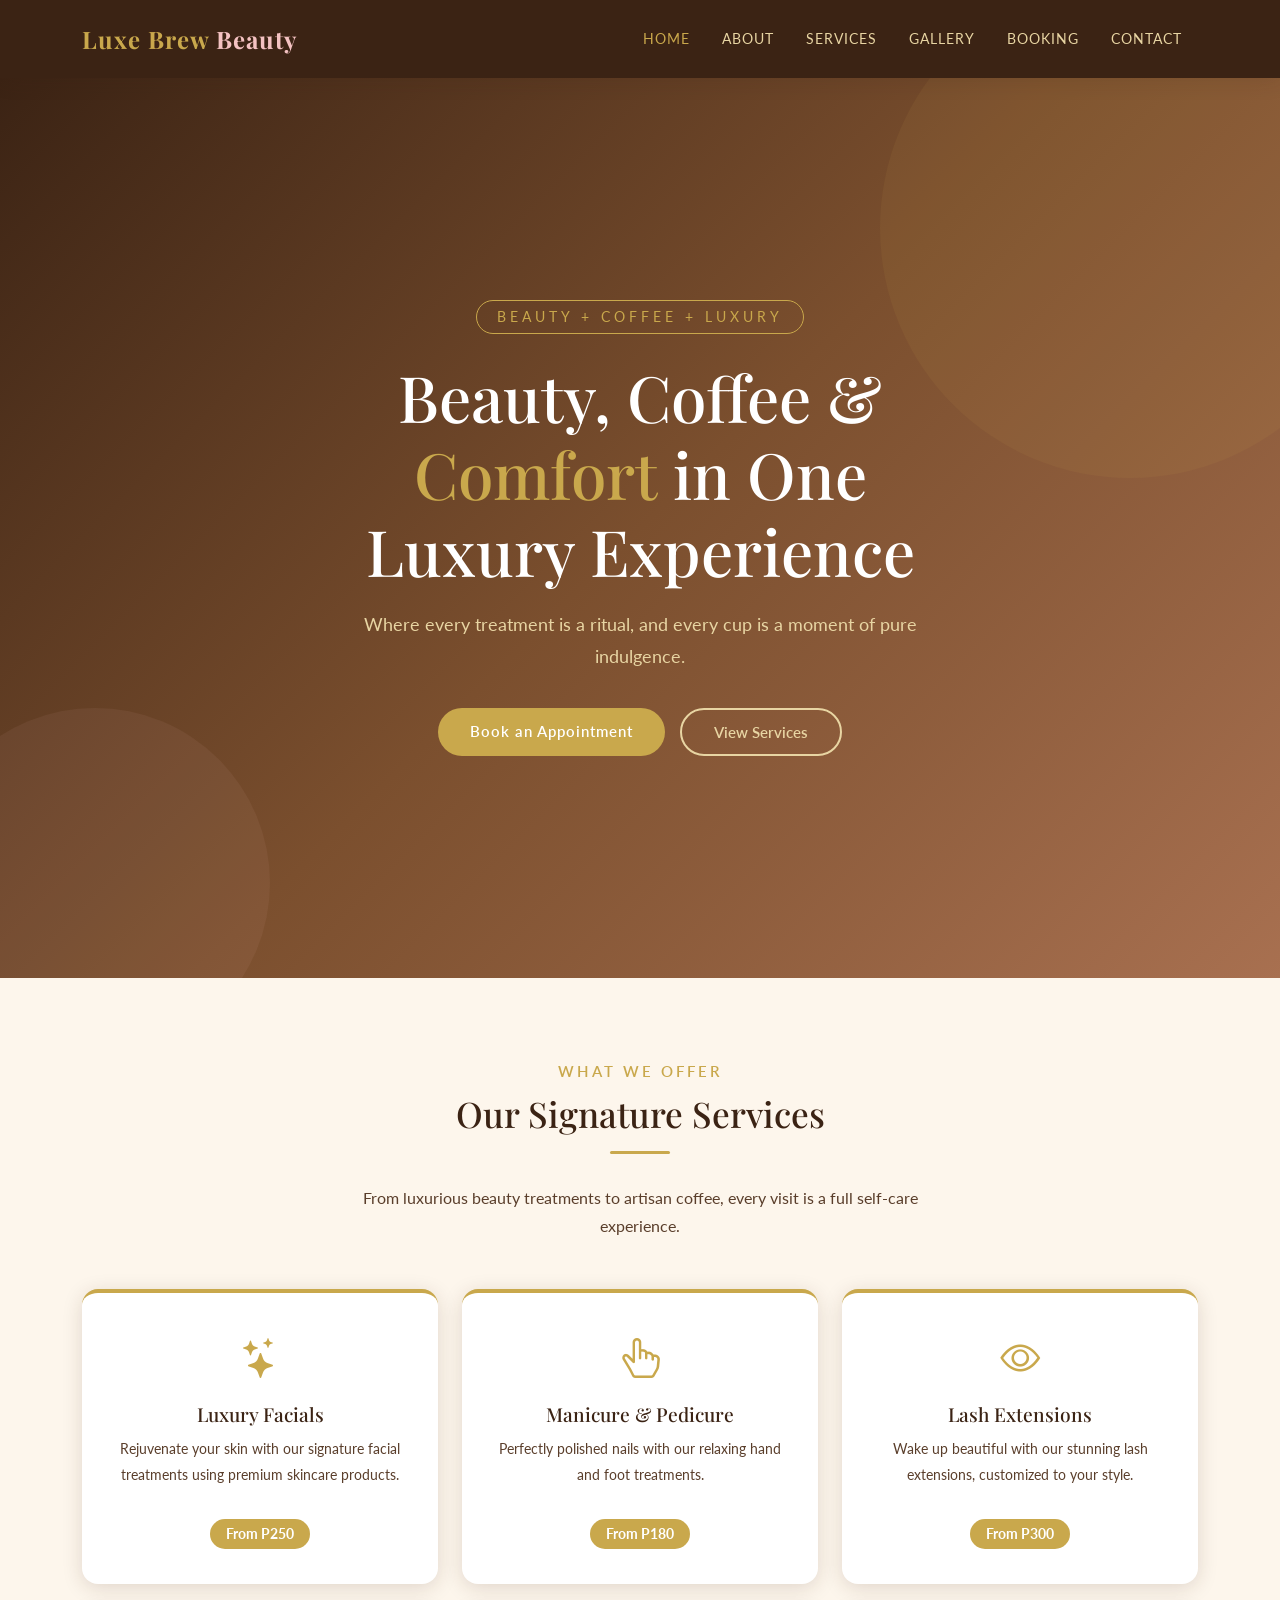
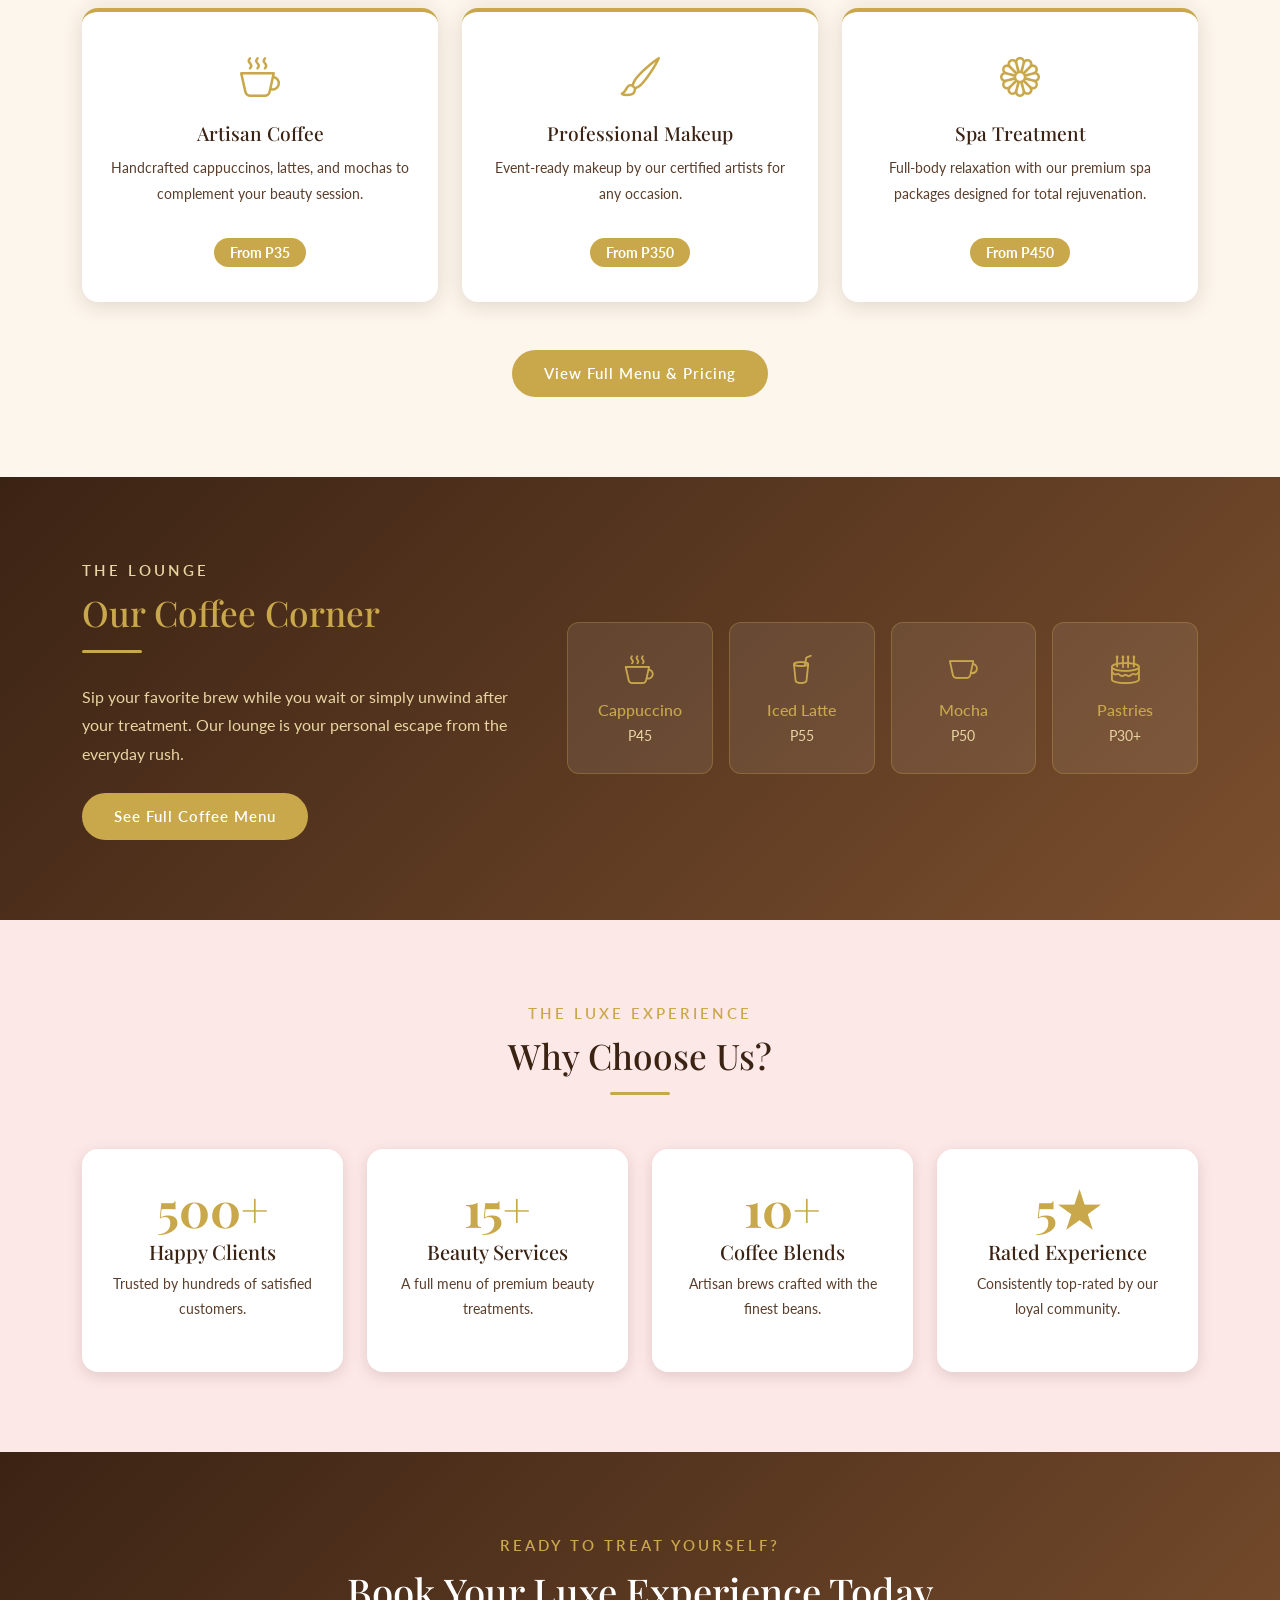
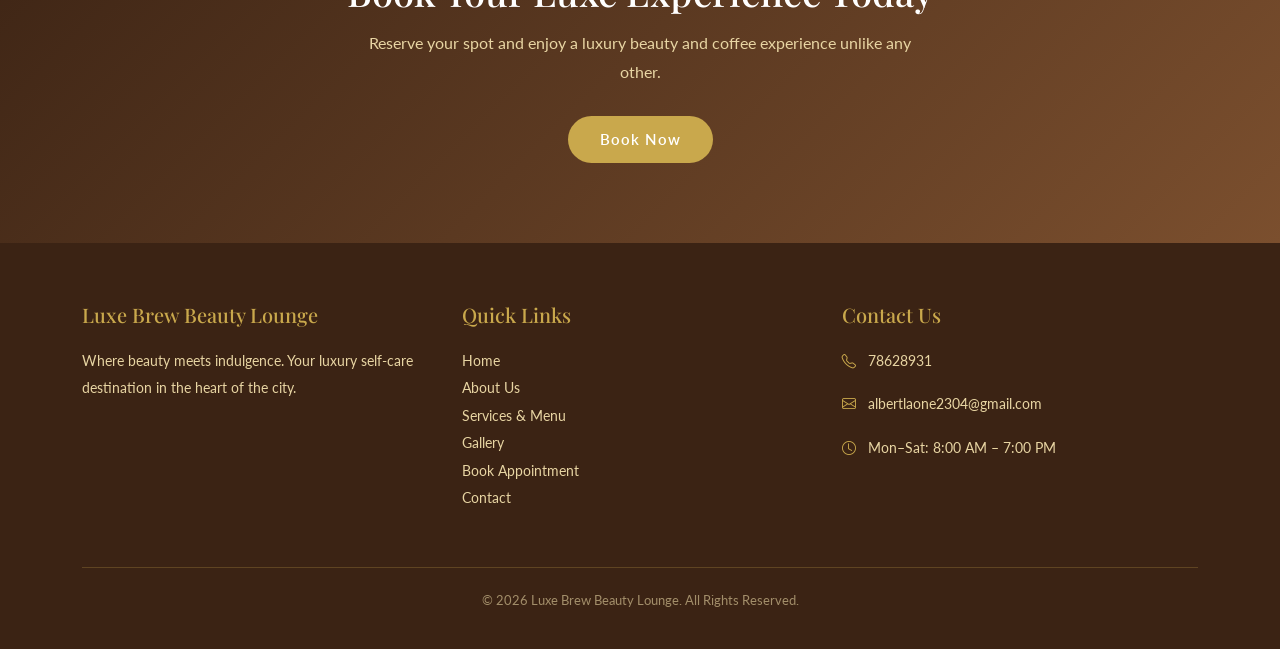
==== index.html @ a70f5d67 "Add files via upload" ====
<!DOCTYPE html>
<html lang="en">
<head>
  <!-- =====================================================
       LUXE BREW BEAUTY LOUNGE - Homepage (index.html)
       Student Website Assignment - Web Design & Development
       Uses: HTML5, Bootstrap 5, External CSS, JavaScript
  ====================================================== -->
  <meta charset="UTF-8">
  <meta name="viewport" content="width=device-width, initial-scale=1.0">
  <title>Luxe Brew Beauty Lounge | Beauty, Coffee & Comfort</title>

  <!-- Bootstrap 5 CSS (from CDN) -->
  <link href="https://cdn.jsdelivr.net/npm/bootstrap@5.3.0/dist/css/bootstrap.min.css" rel="stylesheet">

  <!-- Bootstrap Icons -->
  <link href="https://cdn.jsdelivr.net/npm/bootstrap-icons@1.10.5/font/bootstrap-icons.css" rel="stylesheet">

  <!-- Google Fonts: Playfair Display (headings) + Lato (body) -->
  <link href="https://fonts.googleapis.com/css2?family=Playfair+Display:wght@400;600;700&family=Lato:wght@300;400;600;700&display=swap" rel="stylesheet">

  <!-- Our External CSS Stylesheet -->
  <link rel="stylesheet" href="style.css">
</head>

<body>

  <!-- ============ NAVIGATION BAR ============ -->
  <!-- Bootstrap navbar: responsive with hamburger menu on mobile -->
  <nav class="navbar navbar-expand-lg navbar-dark sticky-top">
    <div class="container">

      <!-- Brand Logo -->
      <a class="navbar-brand" href="index.html">
        Luxe Brew <span>Beauty</span>
      </a>

      <!-- Hamburger button for mobile screens -->
      <button class="navbar-toggler" type="button"
              data-bs-toggle="collapse"
              data-bs-target="#navbarMenu"
              aria-controls="navbarMenu"
              aria-expanded="false"
              aria-label="Toggle navigation">
        <span class="navbar-toggler-icon"></span>
      </button>

      <!-- Navigation Links -->
      <div class="collapse navbar-collapse" id="navbarMenu">
        <ul class="navbar-nav ms-auto">
          <li class="nav-item"><a class="nav-link active" href="index.html">Home</a></li>
          <li class="nav-item"><a class="nav-link" href="about.html">About</a></li>
          <li class="nav-item"><a class="nav-link" href="services.html">Services</a></li>
          <li class="nav-item"><a class="nav-link" href="gallery.html">Gallery</a></li>
          <li class="nav-item"><a class="nav-link" href="booking.html">Booking</a></li>
          <li class="nav-item"><a class="nav-link" href="contact.html">Contact</a></li>
        </ul>
      </div>
    </div>
  </nav>
  <!-- End Navbar -->


  <!-- ============ HERO SECTION ============ -->
  <!-- The most eye-catching part. Uses CSS animations (fadeInUp, fadeInDown) -->
  <section class="hero-section">
    <div class="hero-content">

      <!-- Small badge above the main title -->
      <div class="hero-badge">Beauty + Coffee + Luxury</div>

      <!-- Main hero heading -->
      <h1 class="hero-title">
        Beauty, Coffee &<br>
        <span>Comfort</span> in One<br>
        Luxury Experience
      </h1>

      <!-- Subheading text -->
      <p class="hero-subtitle">
        Where every treatment is a ritual, and every cup is a moment of pure indulgence.
      </p>

      <!-- Call to Action Buttons -->
      <div class="hero-buttons">
        <a href="booking.html" class="btn-gold">Book an Appointment</a>
        <a href="services.html" class="btn-outline-gold" style="color: var(--gold-light); border-color: var(--gold-light);">View Services</a>
      </div>

    </div>
  </section>
  <!-- End Hero Section -->


  <!-- ============ FEATURED SERVICES SECTION ============ -->
  <section class="section-padding">
    <div class="container">
      <div class="text-center reveal">
        <p class="section-subtitle">What We Offer</p>
        <h2 class="section-title">Our Signature Services</h2>
        <div class="gold-line"></div>
        <p class="mb-5" style="max-width: 600px; margin: 0 auto;">
          From luxurious beauty treatments to artisan coffee, every visit is a full self-care experience.
        </p>
      </div>

      <!-- Bootstrap Grid: 3 columns on large screens, 1 on mobile -->
      <div class="row g-4">

        <!-- Service Card 1 -->
        <div class="col-md-6 col-lg-4 reveal">
          <div class="service-card">
            <div class="card-icon"><i class="bi bi-stars"></i></div>
            <h4>Luxury Facials</h4>
            <p>Rejuvenate your skin with our signature facial treatments using premium skincare products.</p>
            <span class="price-tag">From P250</span>
          </div>
        </div>

        <!-- Service Card 2 -->
        <div class="col-md-6 col-lg-4 reveal">
          <div class="service-card">
            <div class="card-icon"><i class="bi bi-hand-index-thumb"></i></div>
            <h4>Manicure & Pedicure</h4>
            <p>Perfectly polished nails with our relaxing hand and foot treatments.</p>
            <span class="price-tag">From P180</span>
          </div>
        </div>

        <!-- Service Card 3 -->
        <div class="col-md-6 col-lg-4 reveal">
          <div class="service-card">
            <div class="card-icon"><i class="bi bi-eye"></i></div>
            <h4>Lash Extensions</h4>
            <p>Wake up beautiful with our stunning lash extensions, customized to your style.</p>
            <span class="price-tag">From P300</span>
          </div>
        </div>

        <!-- Service Card 4 -->
        <div class="col-md-6 col-lg-4 reveal">
          <div class="service-card">
            <div class="card-icon"><i class="bi bi-cup-hot"></i></div>
            <h4>Artisan Coffee</h4>
            <p>Handcrafted cappuccinos, lattes, and mochas to complement your beauty session.</p>
            <span class="price-tag">From P35</span>
          </div>
        </div>

        <!-- Service Card 5 -->
        <div class="col-md-6 col-lg-4 reveal">
          <div class="service-card">
            <div class="card-icon"><i class="bi bi-brush"></i></div>
            <h4>Professional Makeup</h4>
            <p>Event-ready makeup by our certified artists for any occasion.</p>
            <span class="price-tag">From P350</span>
          </div>
        </div>

        <!-- Service Card 6 -->
        <div class="col-md-6 col-lg-4 reveal">
          <div class="service-card">
            <div class="card-icon"><i class="bi bi-flower1"></i></div>
            <h4>Spa Treatment</h4>
            <p>Full-body relaxation with our premium spa packages designed for total rejuvenation.</p>
            <span class="price-tag">From P450</span>
          </div>
        </div>

      </div><!-- End row -->

      <div class="text-center mt-5 reveal">
        <a href="services.html" class="btn-gold">View Full Menu & Pricing</a>
      </div>
    </div>
  </section>
  <!-- End Services Section -->


  <!-- ============ COFFEE SECTION ============ -->
  <!-- Dark brown background for contrast and luxury feel -->
  <section class="coffee-section">
    <div class="container">
      <div class="row align-items-center g-5">

        <!-- Text Content -->
        <div class="col-lg-5 reveal">
          <p class="section-subtitle">The Lounge</p>
          <h2 class="section-title" style="color: var(--gold);">Our Coffee Corner</h2>
          <div class="gold-line gold-line-left"></div>
          <p class="mb-4">
            Sip your favorite brew while you wait or simply unwind after your treatment.
            Our lounge is your personal escape from the everyday rush.
          </p>
          <a href="services.html#coffee" class="btn-gold">See Full Coffee Menu</a>
        </div>

        <!-- Coffee Items Grid -->
        <div class="col-lg-7">
          <div class="row g-3">
            <div class="col-6 col-md-3 reveal">
              <div class="coffee-item">
                <i class="bi bi-cup-hot" style="font-size: 1.8rem; color: var(--gold); display: block; margin-bottom: 8px;"></i>
                <h5>Cappuccino</h5>
                <p>P45</p>
              </div>
            </div>
            <div class="col-6 col-md-3 reveal">
              <div class="coffee-item">
                <i class="bi bi-cup-straw" style="font-size: 1.8rem; color: var(--gold); display: block; margin-bottom: 8px;"></i>
                <h5>Iced Latte</h5>
                <p>P55</p>
              </div>
            </div>
            <div class="col-6 col-md-3 reveal">
              <div class="coffee-item">
                <i class="bi bi-cup" style="font-size: 1.8rem; color: var(--gold); display: block; margin-bottom: 8px;"></i>
                <h5>Mocha</h5>
                <p>P50</p>
              </div>
            </div>
            <div class="col-6 col-md-3 reveal">
              <div class="coffee-item">
                <i class="bi bi-cake2" style="font-size: 1.8rem; color: var(--gold); display: block; margin-bottom: 8px;"></i>
                <h5>Pastries</h5>
                <p>P30+</p>
              </div>
            </div>
          </div>
        </div>

      </div>
    </div>
  </section>
  <!-- End Coffee Section -->


  <!-- ============ EXPERIENCE SECTION ============ -->
  <section class="section-padding experience-section">
    <div class="container">
      <div class="text-center reveal">
        <p class="section-subtitle">The Luxe Experience</p>
        <h2 class="section-title">Why Choose Us?</h2>
        <div class="gold-line"></div>
      </div>

      <div class="row g-4 mt-2">
        <div class="col-sm-6 col-lg-3 reveal">
          <div class="experience-card">
            <div class="experience-number">500+</div>
            <h5 style="color: var(--brown); font-family: 'Playfair Display', serif;">Happy Clients</h5>
            <p style="font-size: 0.85rem;">Trusted by hundreds of satisfied customers.</p>
          </div>
        </div>
        <div class="col-sm-6 col-lg-3 reveal">
          <div class="experience-card">
            <div class="experience-number">15+</div>
            <h5 style="color: var(--brown); font-family: 'Playfair Display', serif;">Beauty Services</h5>
            <p style="font-size: 0.85rem;">A full menu of premium beauty treatments.</p>
          </div>
        </div>
        <div class="col-sm-6 col-lg-3 reveal">
          <div class="experience-card">
            <div class="experience-number">10+</div>
            <h5 style="color: var(--brown); font-family: 'Playfair Display', serif;">Coffee Blends</h5>
            <p style="font-size: 0.85rem;">Artisan brews crafted with the finest beans.</p>
          </div>
        </div>
        <div class="col-sm-6 col-lg-3 reveal">
          <div class="experience-card">
            <div class="experience-number">5★</div>
            <h5 style="color: var(--brown); font-family: 'Playfair Display', serif;">Rated Experience</h5>
            <p style="font-size: 0.85rem;">Consistently top-rated by our loyal community.</p>
          </div>
        </div>
      </div>

    </div>
  </section>
  <!-- End Experience Section -->


  <!-- ============ CALL TO ACTION SECTION ============ -->
  <section class="section-padding" style="background: linear-gradient(135deg, var(--brown) 0%, var(--brown-medium) 100%); text-align: center;">
    <div class="container reveal">
      <p class="section-subtitle" style="color: var(--gold);">Ready to Treat Yourself?</p>
      <h2 style="color: var(--white); font-family: 'Playfair Display', serif; font-size: 2.4rem; margin-bottom: 15px;">Book Your Luxe Experience Today</h2>
      <p style="color: var(--gold-light); max-width: 550px; margin: 0 auto 30px;">
        Reserve your spot and enjoy a luxury beauty and coffee experience unlike any other.
      </p>
      <a href="booking.html" class="btn-gold">Book Now</a>
    </div>
  </section>
  <!-- End CTA -->


  <!-- ============ FOOTER ============ -->
  <footer class="footer">
    <div class="container">
      <div class="row g-4">

        <!-- Column 1: Brand Info -->
        <div class="col-md-4">
          <h5>Luxe Brew Beauty Lounge</h5>
          <p>Where beauty meets indulgence. Your luxury self-care destination in the heart of the city.</p>
        </div>

        <!-- Column 2: Quick Links -->
        <div class="col-md-4">
          <h5>Quick Links</h5>
          <ul>
            <li><a href="index.html">Home</a></li>
            <li><a href="about.html">About Us</a></li>
            <li><a href="services.html">Services & Menu</a></li>
            <li><a href="gallery.html">Gallery</a></li>
            <li><a href="booking.html">Book Appointment</a></li>
            <li><a href="contact.html">Contact</a></li>
          </ul>
        </div>

        <!-- Column 3: Contact Info -->
        <div class="col-md-4">
          <h5>Contact Us</h5>
          <p><i class="bi bi-telephone me-2" style="color: var(--gold);"></i> 78628931</p>
          <p><i class="bi bi-envelope me-2" style="color: var(--gold);"></i> albertlaone2304@gmail.com</p>
          <p><i class="bi bi-clock me-2" style="color: var(--gold);"></i> Mon–Sat: 8:00 AM – 7:00 PM</p>
        </div>

      </div>

      <div class="footer-bottom">
        <p>&copy; 2026 Luxe Brew Beauty Lounge. All Rights Reserved.</p>
      </div>
    </div>
  </footer>
  <!-- End Footer -->


  <!-- Bootstrap 5 JavaScript -->
  <script src="https://cdn.jsdelivr.net/npm/bootstrap@5.3.0/dist/js/bootstrap.bundle.min.js"></script>

  <!-- Our Custom JavaScript -->
  <script src="script.js"></script>

</body>
</html>
---- style.css ----
/* ============================================
   LUXE BREW BEAUTY LOUNGE - External Stylesheet
   Colors: Cream, Gold, Soft Pink, Dark Brown
   Font: Playfair Display + Lato
   ============================================ */

/* ---------- CSS VARIABLES (Color Palette) ---------- */
:root {
  --gold: #C9A84C;
  --gold-light: #E8D5A3;
  --cream: #FDF6EC;
  --pink: #F4C2C2;
  --pink-light: #FDE8E8;
  --brown: #3B2314;
  --brown-medium: #7B4F2E;
  --brown-light: #A87050;
  --white: #FFFFFF;
  --text-dark: #2C1A0E;
  --text-medium: #5A3E2B;
  --shadow: rgba(59, 35, 20, 0.15);
}

/* ---------- GLOBAL RESET & BASE STYLES ---------- */
* {
  margin: 0;
  padding: 0;
  box-sizing: border-box;
}

body {
  font-family: 'Lato', sans-serif;
  background-color: var(--cream);
  color: var(--text-dark);
  scroll-behavior: smooth;
}

h1, h2, h3, h4 {
  font-family: 'Playfair Display', serif;
  color: var(--brown);
}

p {
  line-height: 1.8;
  color: var(--text-medium);
}

a {
  text-decoration: none;
  color: inherit;
}

img {
  max-width: 100%;
  height: auto;
  display: block;
}

/* ---------- UTILITY CLASSES ---------- */
.section-padding {
  padding: 80px 0;
}

.section-title {
  font-size: 2.2rem;
  color: var(--brown);
  margin-bottom: 10px;
}

.section-subtitle {
  color: var(--gold);
  font-size: 0.95rem;
  letter-spacing: 3px;
  text-transform: uppercase;
  margin-bottom: 8px;
  font-family: 'Lato', sans-serif;
  font-weight: 600;
}

.gold-line {
  width: 60px;
  height: 3px;
  background-color: var(--gold);
  margin: 15px auto 30px auto;
  border-radius: 2px;
}

.gold-line-left {
  margin-left: 0;
}

.btn-gold {
  background-color: var(--gold);
  color: var(--white);
  border: none;
  padding: 12px 32px;
  border-radius: 50px;
  font-family: 'Lato', sans-serif;
  font-size: 0.95rem;
  font-weight: 600;
  letter-spacing: 1px;
  cursor: pointer;
  transition: background-color 0.3s ease, transform 0.2s ease;
  display: inline-block;
}

.btn-gold:hover {
  background-color: var(--brown-medium);
  color: var(--white);
  transform: translateY(-2px);
}

.btn-outline-gold {
  background-color: transparent;
  color: var(--gold);
  border: 2px solid var(--gold);
  padding: 11px 32px;
  border-radius: 50px;
  font-family: 'Lato', sans-serif;
  font-size: 0.95rem;
  font-weight: 600;
  cursor: pointer;
  transition: all 0.3s ease;
  display: inline-block;
}

.btn-outline-gold:hover {
  background-color: var(--gold);
  color: var(--white);
  transform: translateY(-2px);
}

/* ---------- NAVBAR ---------- */
.navbar {
  background-color: var(--brown) !important;
  padding: 16px 0;
  box-shadow: 0 2px 20px var(--shadow);
}

.navbar-brand {
  font-family: 'Playfair Display', serif;
  font-size: 1.5rem;
  color: var(--gold) !important;
  font-weight: 700;
  letter-spacing: 1px;
}

.navbar-brand span {
  color: var(--pink);
}

.nav-link {
  color: var(--gold-light) !important;
  font-family: 'Lato', sans-serif;
  font-size: 0.9rem;
  letter-spacing: 1px;
  text-transform: uppercase;
  padding: 8px 16px !important;
  transition: color 0.3s ease;
}

.nav-link:hover,
.nav-link.active {
  color: var(--gold) !important;
}

.navbar-toggler {
  border-color: var(--gold) !important;
}

.navbar-toggler-icon {
  filter: invert(75%) sepia(50%) saturate(400%) hue-rotate(5deg);
}

/* ---------- PAGE HEADER BANNER (for inner pages) ---------- */
.page-header {
  background: linear-gradient(135deg, var(--brown) 0%, var(--brown-medium) 100%);
  padding: 80px 0 50px;
  text-align: center;
}

.page-header h1 {
  color: var(--gold);
  font-size: 2.8rem;
  margin-bottom: 10px;
}

.page-header p {
  color: var(--gold-light);
  font-size: 1rem;
}

/* ---------- HERO SECTION (Homepage) ---------- */
.hero-section {
  min-height: 100vh;
  background: linear-gradient(135deg, var(--brown) 0%, var(--brown-medium) 50%, var(--brown-light) 100%);
  display: flex;
  align-items: center;
  justify-content: center;
  text-align: center;
  position: relative;
  overflow: hidden;
}

/* Decorative background circles */
.hero-section::before {
  content: '';
  position: absolute;
  width: 500px;
  height: 500px;
  border-radius: 50%;
  background: rgba(201, 168, 76, 0.08);
  top: -100px;
  right: -100px;
}

.hero-section::after {
  content: '';
  position: absolute;
  width: 350px;
  height: 350px;
  border-radius: 50%;
  background: rgba(244, 194, 194, 0.06);
  bottom: -80px;
  left: -80px;
}

.hero-content {
  z-index: 2;
  position: relative;
  padding: 20px;
}

/* Fade-in animation for hero text */
.hero-badge {
  display: inline-block;
  color: var(--gold);
  font-size: 0.85rem;
  letter-spacing: 4px;
  text-transform: uppercase;
  border: 1px solid var(--gold);
  padding: 6px 20px;
  border-radius: 50px;
  margin-bottom: 25px;
  opacity: 0;
  animation: fadeInDown 1s ease 0.3s forwards;
}

.hero-title {
  font-size: clamp(2rem, 5vw, 4rem);
  color: var(--white);
  line-height: 1.2;
  margin-bottom: 20px;
  opacity: 0;
  animation: fadeInUp 1s ease 0.6s forwards;
}

.hero-title span {
  color: var(--gold);
}

.hero-subtitle {
  font-size: 1.1rem;
  color: var(--gold-light);
  max-width: 600px;
  margin: 0 auto 35px;
  opacity: 0;
  animation: fadeInUp 1s ease 0.9s forwards;
}

.hero-buttons {
  opacity: 0;
  animation: fadeInUp 1s ease 1.1s forwards;
  display: flex;
  gap: 15px;
  justify-content: center;
  flex-wrap: wrap;
}

/* ---------- KEYFRAME ANIMATIONS ---------- */
@keyframes fadeInDown {
  from {
    opacity: 0;
    transform: translateY(-20px);
  }
  to {
    opacity: 1;
    transform: translateY(0);
  }
}

@keyframes fadeInUp {
  from {
    opacity: 0;
    transform: translateY(30px);
  }
  to {
    opacity: 1;
    transform: translateY(0);
  }
}

@keyframes fadeIn {
  from { opacity: 0; }
  to { opacity: 1; }
}

/* ---------- SCROLL REVEAL (used via JS) ---------- */
.reveal {
  opacity: 0;
  transform: translateY(40px);
  transition: opacity 0.7s ease, transform 0.7s ease;
}

.reveal.visible {
  opacity: 1;
  transform: translateY(0);
}

/* ---------- CARDS ---------- */
.service-card {
  background-color: var(--white);
  border-radius: 16px;
  padding: 35px 25px;
  text-align: center;
  box-shadow: 0 4px 20px var(--shadow);
  transition: transform 0.3s ease, box-shadow 0.3s ease;
  height: 100%;
  border-top: 4px solid var(--gold);
}

.service-card:hover {
  transform: translateY(-8px);
  box-shadow: 0 12px 35px rgba(59, 35, 20, 0.2);
}

.service-card .card-icon {
  font-size: 2.5rem;
  margin-bottom: 15px;
  color: var(--gold);
}

.service-card h4 {
  font-size: 1.2rem;
  margin-bottom: 10px;
  color: var(--brown);
}

.service-card p {
  font-size: 0.9rem;
  color: var(--text-medium);
}

.price-tag {
  display: inline-block;
  background-color: var(--gold);
  color: var(--white);
  padding: 4px 16px;
  border-radius: 50px;
  font-weight: 700;
  font-size: 0.9rem;
  margin-top: 15px;
}

/* ---------- COFFEE SECTION (Homepage) ---------- */
.coffee-section {
  background: linear-gradient(135deg, var(--brown) 0%, var(--brown-medium) 100%);
  color: var(--white);
  padding: 80px 0;
}

.coffee-section h2 {
  color: var(--gold);
}

.coffee-section p {
  color: var(--gold-light);
}

.coffee-item {
  background: rgba(255, 255, 255, 0.08);
  border-radius: 12px;
  padding: 25px 20px;
  text-align: center;
  border: 1px solid rgba(201, 168, 76, 0.3);
  transition: background 0.3s ease, transform 0.3s ease;
}

.coffee-item:hover {
  background: rgba(201, 168, 76, 0.15);
  transform: translateY(-5px);
}

.coffee-item h5 {
  color: var(--gold);
  font-size: 1rem;
  margin-bottom: 5px;
}

.coffee-item p {
  font-size: 0.85rem;
  margin-bottom: 0;
}

/* ---------- EXPERIENCE SECTION (Homepage) ---------- */
.experience-section {
  background-color: var(--pink-light);
}

.experience-card {
  background-color: var(--white);
  border-radius: 16px;
  padding: 35px 25px;
  text-align: center;
  box-shadow: 0 4px 15px var(--shadow);
  height: 100%;
}

.experience-number {
  font-family: 'Playfair Display', serif;
  font-size: 3rem;
  color: var(--gold);
  font-weight: 700;
  line-height: 1;
  margin-bottom: 8px;
}

/* ---------- ABOUT PAGE ---------- */
.about-intro {
  background: linear-gradient(135deg, var(--cream) 0%, var(--pink-light) 100%);
}

.about-story-img {
  border-radius: 20px;
  box-shadow: 0 10px 40px var(--shadow);
  width: 100%;
  height: 400px;
  object-fit: cover;
  background: linear-gradient(135deg, var(--brown) 0%, var(--brown-light) 100%);
}

.value-item {
  display: flex;
  align-items: flex-start;
  gap: 15px;
  margin-bottom: 20px;
}

.value-icon {
  width: 45px;
  height: 45px;
  background-color: var(--gold);
  border-radius: 50%;
  display: flex;
  align-items: center;
  justify-content: center;
  color: var(--white);
  font-size: 1.1rem;
  flex-shrink: 0;
}

.team-card {
  background-color: var(--white);
  border-radius: 16px;
  overflow: hidden;
  box-shadow: 0 4px 20px var(--shadow);
  text-align: center;
  transition: transform 0.3s ease;
}

.team-card:hover {
  transform: translateY(-6px);
}

.team-img-placeholder {
  height: 200px;
  background: linear-gradient(135deg, var(--brown-medium) 0%, var(--brown-light) 100%);
  display: flex;
  align-items: center;
  justify-content: center;
  color: var(--gold-light);
  font-size: 3rem;
}

.team-card .card-body {
  padding: 20px;
}

.team-card h5 {
  color: var(--brown);
  font-family: 'Playfair Display', serif;
  margin-bottom: 4px;
}

.team-card small {
  color: var(--gold);
  font-size: 0.8rem;
  letter-spacing: 1px;
  text-transform: uppercase;
}

/* ---------- SERVICES PAGE ---------- */
.services-tabs .nav-pills .nav-link {
  color: var(--brown);
  background-color: var(--cream);
  border: 2px solid var(--gold-light);
  margin: 0 5px;
  border-radius: 50px !important;
  font-weight: 600;
  padding: 10px 28px;
  transition: all 0.3s ease;
}

.services-tabs .nav-pills .nav-link.active {
  background-color: var(--gold);
  border-color: var(--gold);
  color: var(--white);
}

.menu-card {
  background-color: var(--white);
  border-radius: 16px;
  padding: 25px;
  box-shadow: 0 4px 15px var(--shadow);
  display: flex;
  justify-content: space-between;
  align-items: flex-start;
  gap: 15px;
  transition: transform 0.3s ease;
  height: 100%;
}

.menu-card:hover {
  transform: translateY(-5px);
}

.menu-card-title {
  font-family: 'Playfair Display', serif;
  font-size: 1.05rem;
  color: var(--brown);
  margin-bottom: 5px;
}

.menu-card-desc {
  font-size: 0.85rem;
  color: var(--text-medium);
  margin-bottom: 0;
}

.menu-price {
  color: var(--gold);
  font-weight: 700;
  font-size: 1.1rem;
  white-space: nowrap;
  font-family: 'Lato', sans-serif;
}

/* ---------- GALLERY PAGE ---------- */
.gallery-grid {
  columns: 3;
  gap: 15px;
}

@media (max-width: 768px) {
  .gallery-grid {
    columns: 2;
  }
}

@media (max-width: 480px) {
  .gallery-grid {
    columns: 1;
  }
}

.gallery-item {
  break-inside: avoid;
  margin-bottom: 15px;
  border-radius: 12px;
  overflow: hidden;
  box-shadow: 0 4px 15px var(--shadow);
}

.gallery-placeholder {
  width: 100%;
  background: linear-gradient(135deg, var(--brown-medium) 0%, var(--brown-light) 100%);
  display: flex;
  align-items: center;
  justify-content: center;
  color: var(--gold-light);
  text-align: center;
  padding: 20px;
  transition: transform 0.3s ease;
  cursor: pointer;
}

.gallery-item:hover .gallery-placeholder {
  transform: scale(1.03);
}

.gallery-label {
  font-size: 0.8rem;
  color: var(--gold);
  letter-spacing: 1px;
  text-transform: uppercase;
  display: block;
  margin-top: 8px;
}

/* ---------- BOOKING & FEEDBACK FORMS ---------- */
.form-section {
  background: linear-gradient(135deg, var(--cream) 0%, var(--pink-light) 100%);
}

.form-card {
  background-color: var(--white);
  border-radius: 20px;
  padding: 40px 35px;
  box-shadow: 0 8px 30px var(--shadow);
}

.form-card h3 {
  color: var(--brown);
  margin-bottom: 5px;
}

.form-label {
  font-weight: 600;
  color: var(--brown);
  font-size: 0.9rem;
  margin-bottom: 6px;
}

.form-control,
.form-select {
  border: 2px solid var(--gold-light);
  border-radius: 10px;
  padding: 12px 16px;
  font-family: 'Lato', sans-serif;
  font-size: 0.9rem;
  color: var(--text-dark);
  background-color: var(--cream);
  transition: border-color 0.3s ease;
}

.form-control:focus,
.form-select:focus {
  border-color: var(--gold);
  box-shadow: 0 0 0 3px rgba(201, 168, 76, 0.15);
  background-color: var(--white);
  outline: none;
}

/* ---------- CONTACT PAGE ---------- */
.contact-info-card {
  background-color: var(--white);
  border-radius: 16px;
  padding: 35px 30px;
  box-shadow: 0 4px 20px var(--shadow);
  text-align: center;
  height: 100%;
  border-bottom: 4px solid var(--gold);
  transition: transform 0.3s ease;
}

.contact-info-card:hover {
  transform: translateY(-6px);
}

.contact-icon {
  width: 60px;
  height: 60px;
  background-color: var(--pink-light);
  border-radius: 50%;
  display: flex;
  align-items: center;
  justify-content: center;
  margin: 0 auto 15px;
  font-size: 1.5rem;
  color: var(--gold);
}

.hours-table {
  width: 100%;
  border-collapse: collapse;
}

.hours-table td {
  padding: 10px 5px;
  border-bottom: 1px solid var(--gold-light);
  color: var(--text-medium);
  font-size: 0.9rem;
}

.hours-table td:last-child {
  text-align: right;
  font-weight: 600;
  color: var(--brown);
}

.social-btn {
  display: inline-flex;
  align-items: center;
  gap: 10px;
  padding: 12px 28px;
  border-radius: 50px;
  font-weight: 600;
  font-size: 0.9rem;
  transition: all 0.3s ease;
  text-decoration: none;
  margin: 6px;
}

.social-btn-whatsapp {
  background-color: #25D366;
  color: var(--white);
}

.social-btn-whatsapp:hover {
  background-color: #1ebe5a;
  color: var(--white);
  transform: translateY(-2px);
}

.social-btn-facebook {
  background-color: #1877F2;
  color: var(--white);
}

.social-btn-facebook:hover {
  background-color: #0d65d8;
  color: var(--white);
  transform: translateY(-2px);
}

.social-btn-tiktok {
  background-color: var(--brown);
  color: var(--white);
}

.social-btn-tiktok:hover {
  background-color: var(--text-dark);
  color: var(--white);
  transform: translateY(-2px);
}

/* ---------- FOOTER ---------- */
.footer {
  background-color: var(--brown);
  padding: 60px 0 20px;
}

.footer h5 {
  color: var(--gold);
  font-family: 'Playfair Display', serif;
  margin-bottom: 20px;
}

.footer p,
.footer li,
.footer a {
  color: var(--gold-light);
  font-size: 0.9rem;
  line-height: 1.9;
}

.footer a:hover {
  color: var(--gold);
}

.footer ul {
  list-style: none;
  padding: 0;
}

.footer-bottom {
  border-top: 1px solid rgba(201, 168, 76, 0.25);
  margin-top: 40px;
  padding-top: 20px;
  text-align: center;
}

.footer-bottom p {
  color: rgba(232, 213, 163, 0.6);
  font-size: 0.82rem;
}

/* ---------- MODAL (Booking Confirmation) ---------- */
.modal-content {
  border-radius: 20px;
  border: none;
  box-shadow: 0 20px 60px rgba(0,0,0,0.2);
}

.modal-header {
  background-color: var(--gold);
  color: var(--white);
  border-radius: 20px 20px 0 0;
  border-bottom: none;
  padding: 20px 30px;
}

.modal-header .modal-title {
  font-family: 'Playfair Display', serif;
  color: var(--white);
  font-size: 1.3rem;
}

.modal-header .btn-close {
  filter: invert(1);
}

.modal-body {
  padding: 30px;
  text-align: center;
}

.modal-icon {
  font-size: 3rem;
  color: var(--gold);
  margin-bottom: 15px;
}

/* ---------- RESPONSIVE TWEAKS ---------- */
@media (max-width: 768px) {
  .section-padding {
    padding: 50px 0;
  }

  .section-title {
    font-size: 1.8rem;
  }

  .hero-title {
    font-size: 2rem;
  }

  .form-card {
    padding: 25px 20px;
  }

  .page-header h1 {
    font-size: 2rem;
  }
}

@media (max-width: 480px) {
  .hero-buttons {
    flex-direction: column;
    align-items: center;
  }

  .btn-gold,
  .btn-outline-gold {
    width: 100%;
    max-width: 260px;
    text-align: center;
  }
}
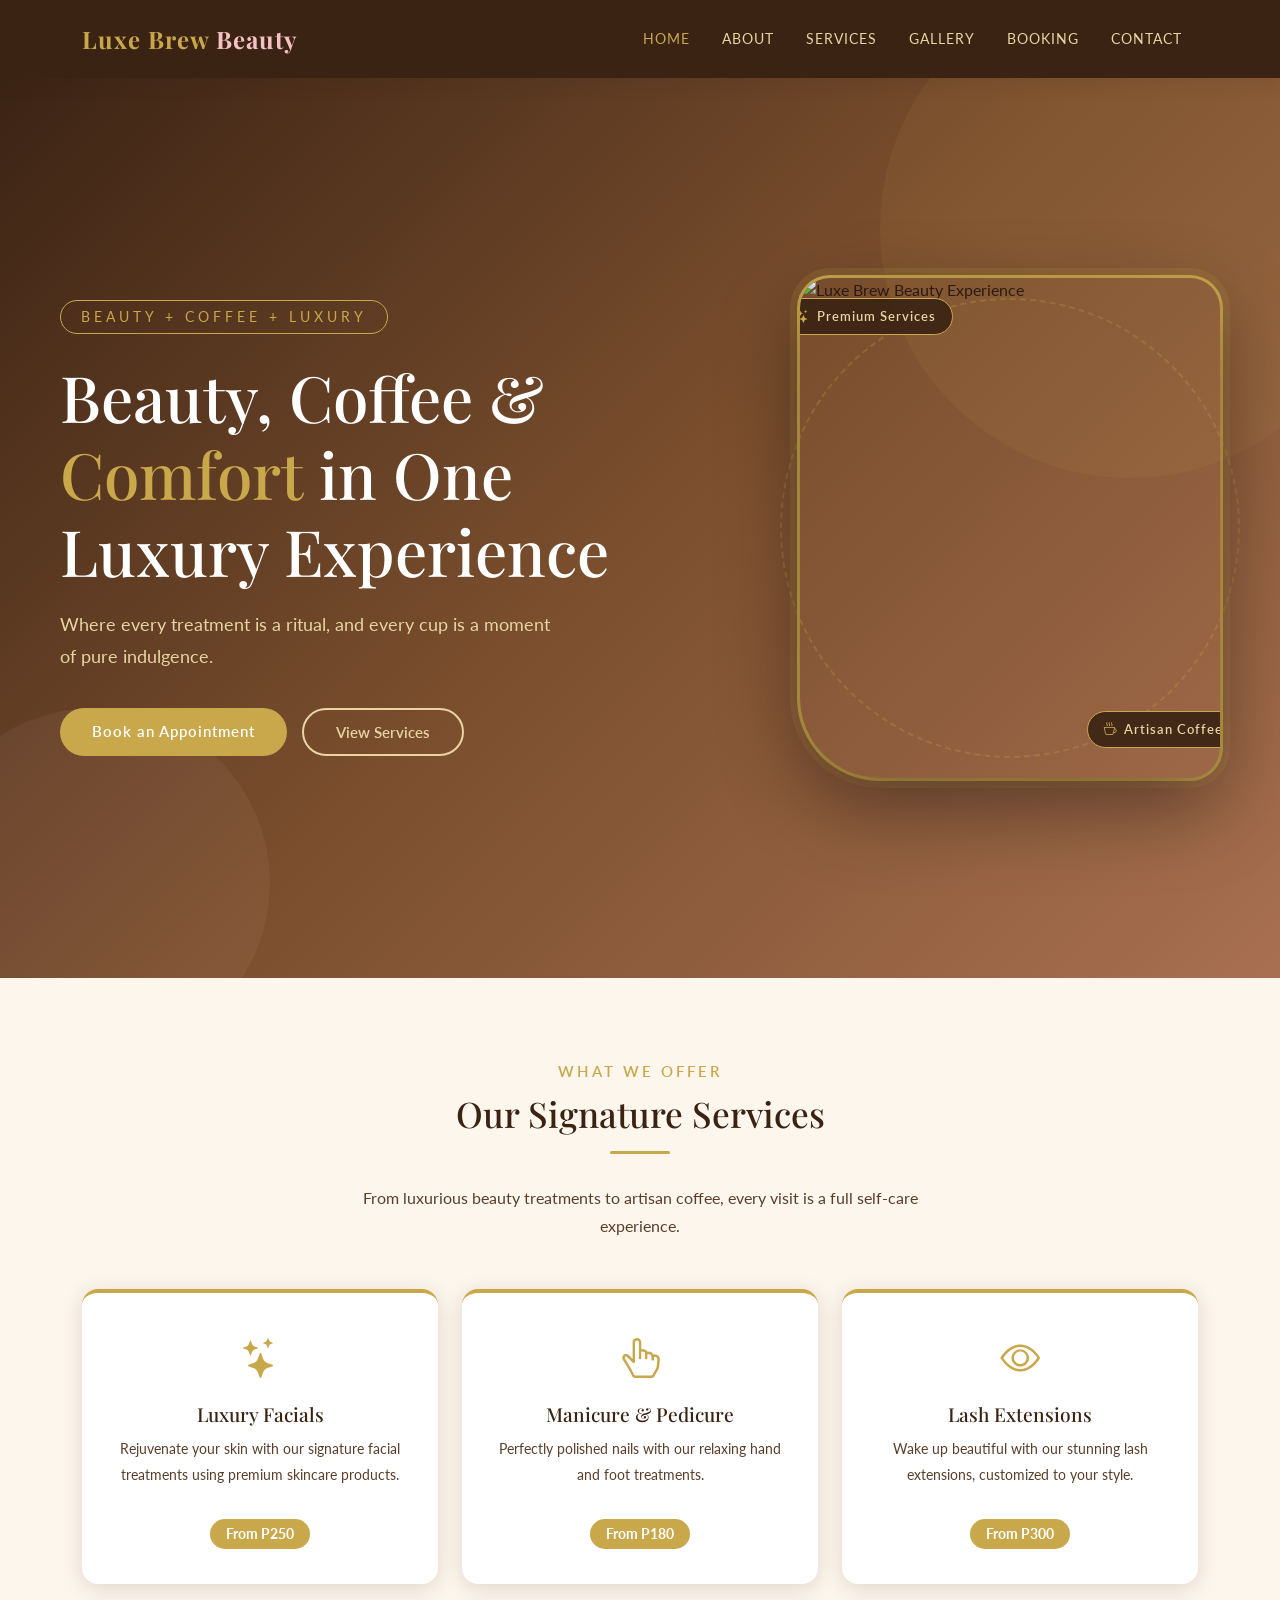
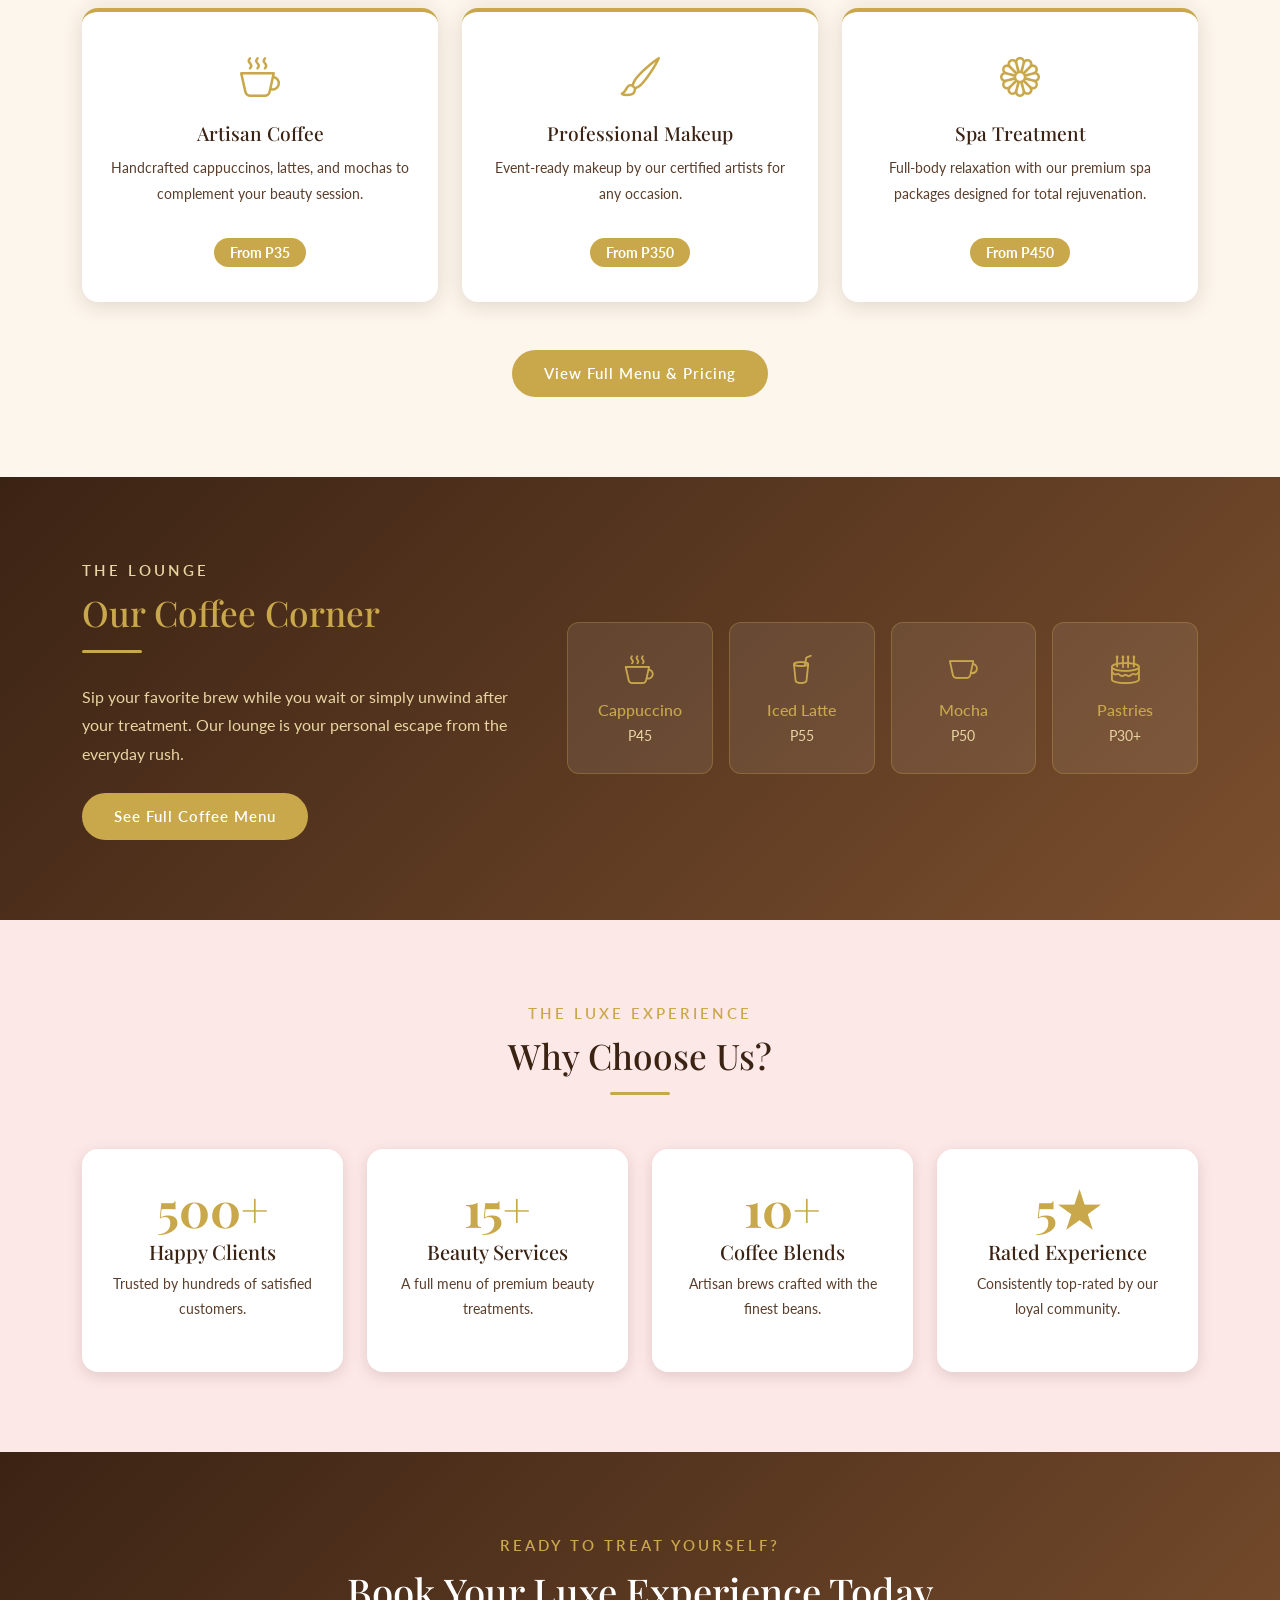
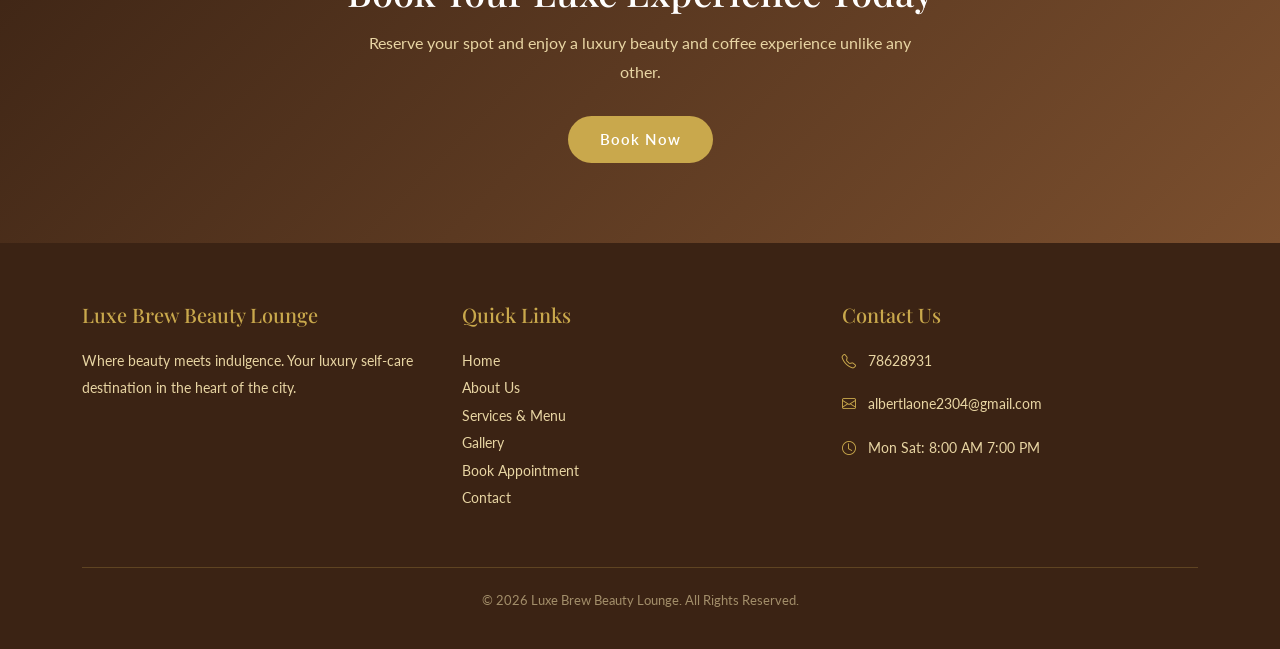
==== commit f36c0c43: "Add files via upload" ====
--- a/index.html
+++ b/index.html
@@ -1,41 +1,20 @@
 <!DOCTYPE html>
 <html lang="en">
 <head>
-  <!-- =====================================================
-       LUXE BREW BEAUTY LOUNGE - Homepage (index.html)
-       Student Website Assignment - Web Design & Development
-       Uses: HTML5, Bootstrap 5, External CSS, JavaScript
-  ====================================================== -->
   <meta charset="UTF-8">
   <meta name="viewport" content="width=device-width, initial-scale=1.0">
   <title>Luxe Brew Beauty Lounge | Beauty, Coffee & Comfort</title>
-
-  <!-- Bootstrap 5 CSS (from CDN) -->
   <link href="https://cdn.jsdelivr.net/npm/bootstrap@5.3.0/dist/css/bootstrap.min.css" rel="stylesheet">
-
-  <!-- Bootstrap Icons -->
   <link href="https://cdn.jsdelivr.net/npm/bootstrap-icons@1.10.5/font/bootstrap-icons.css" rel="stylesheet">
-
-  <!-- Google Fonts: Playfair Display (headings) + Lato (body) -->
   <link href="https://fonts.googleapis.com/css2?family=Playfair+Display:wght@400;600;700&family=Lato:wght@300;400;600;700&display=swap" rel="stylesheet">
-
-  <!-- Our External CSS Stylesheet -->
   <link rel="stylesheet" href="style.css">
 </head>
-
 <body>
-
-  <!-- ============ NAVIGATION BAR ============ -->
-  <!-- Bootstrap navbar: responsive with hamburger menu on mobile -->
   <nav class="navbar navbar-expand-lg navbar-dark sticky-top">
     <div class="container">
-
-      <!-- Brand Logo -->
       <a class="navbar-brand" href="index.html">
         Luxe Brew <span>Beauty</span>
       </a>
-
-      <!-- Hamburger button for mobile screens -->
       <button class="navbar-toggler" type="button"
               data-bs-toggle="collapse"
               data-bs-target="#navbarMenu"
@@ -44,8 +23,6 @@
               aria-label="Toggle navigation">
         <span class="navbar-toggler-icon"></span>
       </button>
-
-      <!-- Navigation Links -->
       <div class="collapse navbar-collapse" id="navbarMenu">
         <ul class="navbar-nav ms-auto">
           <li class="nav-item"><a class="nav-link active" href="index.html">Home</a></li>
@@ -58,41 +35,38 @@
       </div>
     </div>
   </nav>
-  <!-- End Navbar -->
-
-
-  <!-- ============ HERO SECTION ============ -->
-  <!-- The most eye-catching part. Uses CSS animations (fadeInUp, fadeInDown) -->
   <section class="hero-section">
-    <div class="hero-content">
-
-      <!-- Small badge above the main title -->
-      <div class="hero-badge">Beauty + Coffee + Luxury</div>
-
-      <!-- Main hero heading -->
-      <h1 class="hero-title">
-        Beauty, Coffee &<br>
-        <span>Comfort</span> in One<br>
-        Luxury Experience
-      </h1>
-
-      <!-- Subheading text -->
-      <p class="hero-subtitle">
-        Where every treatment is a ritual, and every cup is a moment of pure indulgence.
-      </p>
-
-      <!-- Call to Action Buttons -->
-      <div class="hero-buttons">
-        <a href="booking.html" class="btn-gold">Book an Appointment</a>
-        <a href="services.html" class="btn-outline-gold" style="color: var(--gold-light); border-color: var(--gold-light);">View Services</a>
-      </div>
-
-    </div>
-  </section>
-  <!-- End Hero Section -->
-
-
-  <!-- ============ FEATURED SERVICES SECTION ============ -->
+    <div class="container hero-container">
+      <div class="hero-content">
+        <div class="hero-badge">Beauty + Coffee + Luxury</div>
+        <h1 class="hero-title">
+          Beauty, Coffee &<br>
+          <span>Comfort</span> in One<br>
+          Luxury Experience
+        </h1>
+        <p class="hero-subtitle">
+          Where every treatment is a ritual, and every cup is a moment of pure indulgence.
+        </p>
+        <div class="hero-buttons">
+          <a href="booking.html" class="btn-gold">Book an Appointment</a>
+          <a href="services.html" class="btn-outline-gold" style="color: var(--gold-light); border-color: var(--gold-light);">View Services</a>
+        </div>
+      </div>
+      <div class="hero-image-wrap">
+        <div class="hero-image-frame">
+          <img src="images/Bayan kuaförü ve kahve hair studio.jpg" alt="Luxe Brew Beauty Experience" class="hero-img" />
+          <div class="hero-float-badge hero-float-top">
+            <i class="bi bi-stars"></i> Premium Services
+          </div>
+          <div class="hero-float-badge hero-float-bottom">
+            <i class="bi bi-cup-hot"></i> Artisan Coffee
+          </div>
+        </div>
+        <div class="hero-ring"></div>
+      </div>
+
+    </div>
+  </section>
   <section class="section-padding">
     <div class="container">
       <div class="text-center reveal">
@@ -103,11 +77,7 @@
           From luxurious beauty treatments to artisan coffee, every visit is a full self-care experience.
         </p>
       </div>
-
-      <!-- Bootstrap Grid: 3 columns on large screens, 1 on mobile -->
       <div class="row g-4">
-
-        <!-- Service Card 1 -->
         <div class="col-md-6 col-lg-4 reveal">
           <div class="service-card">
             <div class="card-icon"><i class="bi bi-stars"></i></div>
@@ -116,8 +86,6 @@
             <span class="price-tag">From P250</span>
           </div>
         </div>
-
-        <!-- Service Card 2 -->
         <div class="col-md-6 col-lg-4 reveal">
           <div class="service-card">
             <div class="card-icon"><i class="bi bi-hand-index-thumb"></i></div>
@@ -126,8 +94,6 @@
             <span class="price-tag">From P180</span>
           </div>
         </div>
-
-        <!-- Service Card 3 -->
         <div class="col-md-6 col-lg-4 reveal">
           <div class="service-card">
             <div class="card-icon"><i class="bi bi-eye"></i></div>
@@ -136,8 +102,6 @@
             <span class="price-tag">From P300</span>
           </div>
         </div>
-
-        <!-- Service Card 4 -->
         <div class="col-md-6 col-lg-4 reveal">
           <div class="service-card">
             <div class="card-icon"><i class="bi bi-cup-hot"></i></div>
@@ -146,8 +110,6 @@
             <span class="price-tag">From P35</span>
           </div>
         </div>
-
-        <!-- Service Card 5 -->
         <div class="col-md-6 col-lg-4 reveal">
           <div class="service-card">
             <div class="card-icon"><i class="bi bi-brush"></i></div>
@@ -156,8 +118,6 @@
             <span class="price-tag">From P350</span>
           </div>
         </div>
-
-        <!-- Service Card 6 -->
         <div class="col-md-6 col-lg-4 reveal">
           <div class="service-card">
             <div class="card-icon"><i class="bi bi-flower1"></i></div>
@@ -166,24 +126,15 @@
             <span class="price-tag">From P450</span>
           </div>
         </div>
-
-      </div><!-- End row -->
-
+      </div>
       <div class="text-center mt-5 reveal">
         <a href="services.html" class="btn-gold">View Full Menu & Pricing</a>
       </div>
     </div>
   </section>
-  <!-- End Services Section -->
-
-
-  <!-- ============ COFFEE SECTION ============ -->
-  <!-- Dark brown background for contrast and luxury feel -->
   <section class="coffee-section">
     <div class="container">
       <div class="row align-items-center g-5">
-
-        <!-- Text Content -->
         <div class="col-lg-5 reveal">
           <p class="section-subtitle">The Lounge</p>
           <h2 class="section-title" style="color: var(--gold);">Our Coffee Corner</h2>
@@ -194,8 +145,6 @@
           </p>
           <a href="services.html#coffee" class="btn-gold">See Full Coffee Menu</a>
         </div>
-
-        <!-- Coffee Items Grid -->
         <div class="col-lg-7">
           <div class="row g-3">
             <div class="col-6 col-md-3 reveal">
@@ -232,10 +181,6 @@
       </div>
     </div>
   </section>
-  <!-- End Coffee Section -->
-
-
-  <!-- ============ EXPERIENCE SECTION ============ -->
   <section class="section-padding experience-section">
     <div class="container">
       <div class="text-center reveal">
@@ -277,10 +222,6 @@
 
     </div>
   </section>
-  <!-- End Experience Section -->
-
-
-  <!-- ============ CALL TO ACTION SECTION ============ -->
   <section class="section-padding" style="background: linear-gradient(135deg, var(--brown) 0%, var(--brown-medium) 100%); text-align: center;">
     <div class="container reveal">
       <p class="section-subtitle" style="color: var(--gold);">Ready to Treat Yourself?</p>
@@ -291,21 +232,13 @@
       <a href="booking.html" class="btn-gold">Book Now</a>
     </div>
   </section>
-  <!-- End CTA -->
-
-
-  <!-- ============ FOOTER ============ -->
   <footer class="footer">
     <div class="container">
       <div class="row g-4">
-
-        <!-- Column 1: Brand Info -->
         <div class="col-md-4">
           <h5>Luxe Brew Beauty Lounge</h5>
           <p>Where beauty meets indulgence. Your luxury self-care destination in the heart of the city.</p>
         </div>
-
-        <!-- Column 2: Quick Links -->
         <div class="col-md-4">
           <h5>Quick Links</h5>
           <ul>
@@ -317,30 +250,19 @@
             <li><a href="contact.html">Contact</a></li>
           </ul>
         </div>
-
-        <!-- Column 3: Contact Info -->
         <div class="col-md-4">
           <h5>Contact Us</h5>
           <p><i class="bi bi-telephone me-2" style="color: var(--gold);"></i> 78628931</p>
           <p><i class="bi bi-envelope me-2" style="color: var(--gold);"></i> albertlaone2304@gmail.com</p>
-          <p><i class="bi bi-clock me-2" style="color: var(--gold);"></i> Mon–Sat: 8:00 AM – 7:00 PM</p>
-        </div>
-
-      </div>
-
+          <p><i class="bi bi-clock me-2" style="color: var(--gold);"></i> Mon Sat: 8:00 AM 7:00 PM</p>
+        </div>
+      </div>
       <div class="footer-bottom">
         <p>&copy; 2026 Luxe Brew Beauty Lounge. All Rights Reserved.</p>
       </div>
     </div>
   </footer>
-  <!-- End Footer -->
-
-
-  <!-- Bootstrap 5 JavaScript -->
   <script src="https://cdn.jsdelivr.net/npm/bootstrap@5.3.0/dist/js/bootstrap.bundle.min.js"></script>
-
-  <!-- Our Custom JavaScript -->
   <script src="script.js"></script>
-
 </body>
 </html>
--- a/style.css
+++ b/style.css
@@ -1,10 +1,3 @@
-/* ============================================
-   LUXE BREW BEAUTY LOUNGE - External Stylesheet
-   Colors: Cream, Gold, Soft Pink, Dark Brown
-   Font: Playfair Display + Lato
-   ============================================ */
-
-/* ---------- CSS VARIABLES (Color Palette) ---------- */
 :root {
   --gold: #C9A84C;
   --gold-light: #E8D5A3;
@@ -20,7 +13,6 @@
   --shadow: rgba(59, 35, 20, 0.15);
 }
 
-/* ---------- GLOBAL RESET & BASE STYLES ---------- */
 * {
   margin: 0;
   padding: 0;
@@ -55,7 +47,6 @@
   display: block;
 }
 
-/* ---------- UTILITY CLASSES ---------- */
 .section-padding {
   padding: 80px 0;
 }
@@ -129,7 +120,6 @@
   transform: translateY(-2px);
 }
 
-/* ---------- NAVBAR ---------- */
 .navbar {
   background-color: var(--brown) !important;
   padding: 16px 0;
@@ -171,7 +161,6 @@
   filter: invert(75%) sepia(50%) saturate(400%) hue-rotate(5deg);
 }
 
-/* ---------- PAGE HEADER BANNER (for inner pages) ---------- */
 .page-header {
   background: linear-gradient(135deg, var(--brown) 0%, var(--brown-medium) 100%);
   padding: 80px 0 50px;
@@ -189,19 +178,15 @@
   font-size: 1rem;
 }
 
-/* ---------- HERO SECTION (Homepage) ---------- */
 .hero-section {
   min-height: 100vh;
   background: linear-gradient(135deg, var(--brown) 0%, var(--brown-medium) 50%, var(--brown-light) 100%);
   display: flex;
   align-items: center;
-  justify-content: center;
-  text-align: center;
   position: relative;
   overflow: hidden;
 }
 
-/* Decorative background circles */
 .hero-section::before {
   content: '';
   position: absolute;
@@ -211,6 +196,7 @@
   background: rgba(201, 168, 76, 0.08);
   top: -100px;
   right: -100px;
+  pointer-events: none;
 }
 
 .hero-section::after {
@@ -222,15 +208,28 @@
   background: rgba(244, 194, 194, 0.06);
   bottom: -80px;
   left: -80px;
-}
-
-.hero-content {
+  pointer-events: none;
+}
+
+.hero-container {
+  display: flex;
+  align-items: center;
+  justify-content: space-between;
+  gap: 60px;
+  padding: 80px 20px;
   z-index: 2;
   position: relative;
-  padding: 20px;
-}
-
-/* Fade-in animation for hero text */
+  width: 100%;
+  max-width: 1200px;
+  margin: 0 auto;
+}
+
+.hero-content {
+  flex: 1;
+  max-width: 560px;
+  text-align: left;
+}
+
 .hero-badge {
   display: inline-block;
   color: var(--gold);
@@ -261,8 +260,8 @@
 .hero-subtitle {
   font-size: 1.1rem;
   color: var(--gold-light);
-  max-width: 600px;
-  margin: 0 auto 35px;
+  max-width: 500px;
+  margin: 0 0 35px;
   opacity: 0;
   animation: fadeInUp 1s ease 0.9s forwards;
 }
@@ -272,8 +271,148 @@
   animation: fadeInUp 1s ease 1.1s forwards;
   display: flex;
   gap: 15px;
-  justify-content: center;
   flex-wrap: wrap;
+}
+
+.hero-image-wrap {
+  flex: 0 0 420px;
+  position: relative;
+  opacity: 0;
+  animation: popIn 1s cubic-bezier(0.34, 1.56, 0.64, 1) 0.8s forwards;
+}
+
+@keyframes popIn {
+  from {
+    opacity: 0;
+    transform: scale(0.85) translateY(30px);
+  }
+  to {
+    opacity: 1;
+    transform: scale(1) translateY(0);
+  }
+}
+
+.hero-image-frame {
+  position: relative;
+  border-radius: 30px 30px 30px 80px;
+  overflow: hidden;
+  box-shadow:
+    0 30px 80px rgba(0,0,0,0.4),
+    0 0 0 3px var(--gold),
+    0 0 0 10px rgba(201,168,76,0.15);
+}
+
+.hero-img {
+  width: 100%;
+  height: 500px;
+  object-fit: cover;
+  object-position: center top;
+  display: block;
+  transition: transform 0.6s ease;
+}
+
+.hero-image-frame:hover .hero-img {
+  transform: scale(1.04);
+}
+
+.hero-float-badge {
+  position: absolute;
+  background: rgba(59, 35, 20, 0.92);
+  backdrop-filter: blur(8px);
+  border: 1px solid var(--gold);
+  color: var(--gold-light);
+  font-size: 0.8rem;
+  font-family: 'Lato', sans-serif;
+  font-weight: 600;
+  letter-spacing: 1px;
+  padding: 8px 16px;
+  border-radius: 50px;
+  display: flex;
+  align-items: center;
+  gap: 6px;
+  white-space: nowrap;
+}
+
+.hero-float-badge i {
+  color: var(--gold);
+}
+
+.hero-float-top {
+  top: 20px;
+  left: -20px;
+  animation: floatBadge 3s ease-in-out infinite;
+}
+
+.hero-float-bottom {
+  bottom: 30px;
+  right: -20px;
+  animation: floatBadge 3s ease-in-out infinite 1.5s;
+}
+
+@keyframes floatBadge {
+  0%, 100% { transform: translateY(0); }
+  50% { transform: translateY(-6px); }
+}
+
+.hero-ring {
+  position: absolute;
+  width: 460px;
+  height: 460px;
+  border-radius: 50%;
+  border: 2px dashed rgba(201, 168, 76, 0.25);
+  top: 50%;
+  left: 50%;
+  transform: translate(-50%, -50%);
+  z-index: -1;
+  animation: spinRing 25s linear infinite;
+}
+
+@keyframes spinRing {
+  from { transform: translate(-50%, -50%) rotate(0deg); }
+  to { transform: translate(-50%, -50%) rotate(360deg); }
+}
+
+@media (max-width: 992px) {
+  .hero-container {
+    flex-direction: column;
+    text-align: center;
+    gap: 40px;
+    padding: 60px 20px;
+  }
+
+  .hero-content {
+    text-align: center;
+    max-width: 100%;
+  }
+
+  .hero-subtitle {
+    margin: 0 auto 35px;
+  }
+
+  .hero-buttons {
+    justify-content: center;
+  }
+
+  .hero-image-wrap {
+    flex: none;
+    width: 100%;
+    max-width: 380px;
+    margin: 0 auto;
+  }
+
+  .hero-float-top { left: 0; }
+  .hero-float-bottom { right: 0; }
+
+  .hero-ring {
+    width: 380px;
+    height: 380px;
+  }
+}
+
+@media (max-width: 576px) {
+  .hero-img { height: 320px; }
+  .hero-image-wrap { max-width: 300px; }
+  .hero-ring { width: 310px; height: 310px; }
 }
 
 /* ---------- KEYFRAME ANIMATIONS ---------- */
@@ -304,7 +443,6 @@
   to { opacity: 1; }
 }
 
-/* ---------- SCROLL REVEAL (used via JS) ---------- */
 .reveal {
   opacity: 0;
   transform: translateY(40px);
@@ -316,7 +454,6 @@
   transform: translateY(0);
 }
 
-/* ---------- CARDS ---------- */
 .service-card {
   background-color: var(--white);
   border-radius: 16px;
@@ -361,7 +498,6 @@
   margin-top: 15px;
 }
 
-/* ---------- COFFEE SECTION (Homepage) ---------- */
 .coffee-section {
   background: linear-gradient(135deg, var(--brown) 0%, var(--brown-medium) 100%);
   color: var(--white);
@@ -401,7 +537,6 @@
   margin-bottom: 0;
 }
 
-/* ---------- EXPERIENCE SECTION (Homepage) ---------- */
 .experience-section {
   background-color: var(--pink-light);
 }
@@ -424,7 +559,6 @@
   margin-bottom: 8px;
 }
 
-/* ---------- ABOUT PAGE ---------- */
 .about-intro {
   background: linear-gradient(135deg, var(--cream) 0%, var(--pink-light) 100%);
 }
@@ -433,8 +567,13 @@
   border-radius: 20px;
   box-shadow: 0 10px 40px var(--shadow);
   width: 100%;
-  height: 400px;
+  height: 420px;
   object-fit: cover;
+  object-position: center;
+  display: block;
+}
+
+div.about-story-img {
   background: linear-gradient(135deg, var(--brown) 0%, var(--brown-light) 100%);
 }
 
@@ -472,13 +611,22 @@
 }
 
 .team-img-placeholder {
-  height: 200px;
+  height: 220px;
   background: linear-gradient(135deg, var(--brown-medium) 0%, var(--brown-light) 100%);
   display: flex;
   align-items: center;
   justify-content: center;
   color: var(--gold-light);
   font-size: 3rem;
+  overflow: hidden;
+}
+
+.team-img-placeholder img {
+  width: 100%;
+  height: 100%;
+  object-fit: cover;
+  object-position: top center;
+  display: block;
 }
 
 .team-card .card-body {
@@ -498,7 +646,6 @@
   text-transform: uppercase;
 }
 
-/* ---------- SERVICES PAGE ---------- */
 .services-tabs .nav-pills .nav-link {
   color: var(--brown);
   background-color: var(--cream);
@@ -554,7 +701,6 @@
   font-family: 'Lato', sans-serif;
 }
 
-/* ---------- GALLERY PAGE ---------- */
 .gallery-grid {
   columns: 3;
   gap: 15px;
@@ -578,6 +724,20 @@
   border-radius: 12px;
   overflow: hidden;
   box-shadow: 0 4px 15px var(--shadow);
+}
+
+.gallery-item img {
+  width: 100%;
+  height: 240px;
+  display: block;
+  object-fit: cover;
+  object-position: center;
+  transition: transform 0.3s ease;
+  border-radius: 0;
+}
+
+.gallery-item:hover img {
+  transform: scale(1.03);
 }
 
 .gallery-placeholder {
@@ -606,7 +766,6 @@
   margin-top: 8px;
 }
 
-/* ---------- BOOKING & FEEDBACK FORMS ---------- */
 .form-section {
   background: linear-gradient(135deg, var(--cream) 0%, var(--pink-light) 100%);
 }
@@ -650,7 +809,6 @@
   outline: none;
 }
 
-/* ---------- CONTACT PAGE ---------- */
 .contact-info-card {
   background-color: var(--white);
   border-radius: 16px;
@@ -743,7 +901,6 @@
   transform: translateY(-2px);
 }
 
-/* ---------- FOOTER ---------- */
 .footer {
   background-color: var(--brown);
   padding: 60px 0 20px;
@@ -784,7 +941,6 @@
   font-size: 0.82rem;
 }
 
-/* ---------- MODAL (Booking Confirmation) ---------- */
 .modal-content {
   border-radius: 20px;
   border: none;
@@ -820,7 +976,6 @@
   margin-bottom: 15px;
 }
 
-/* ---------- RESPONSIVE TWEAKS ---------- */
 @media (max-width: 768px) {
   .section-padding {
     padding: 50px 0;
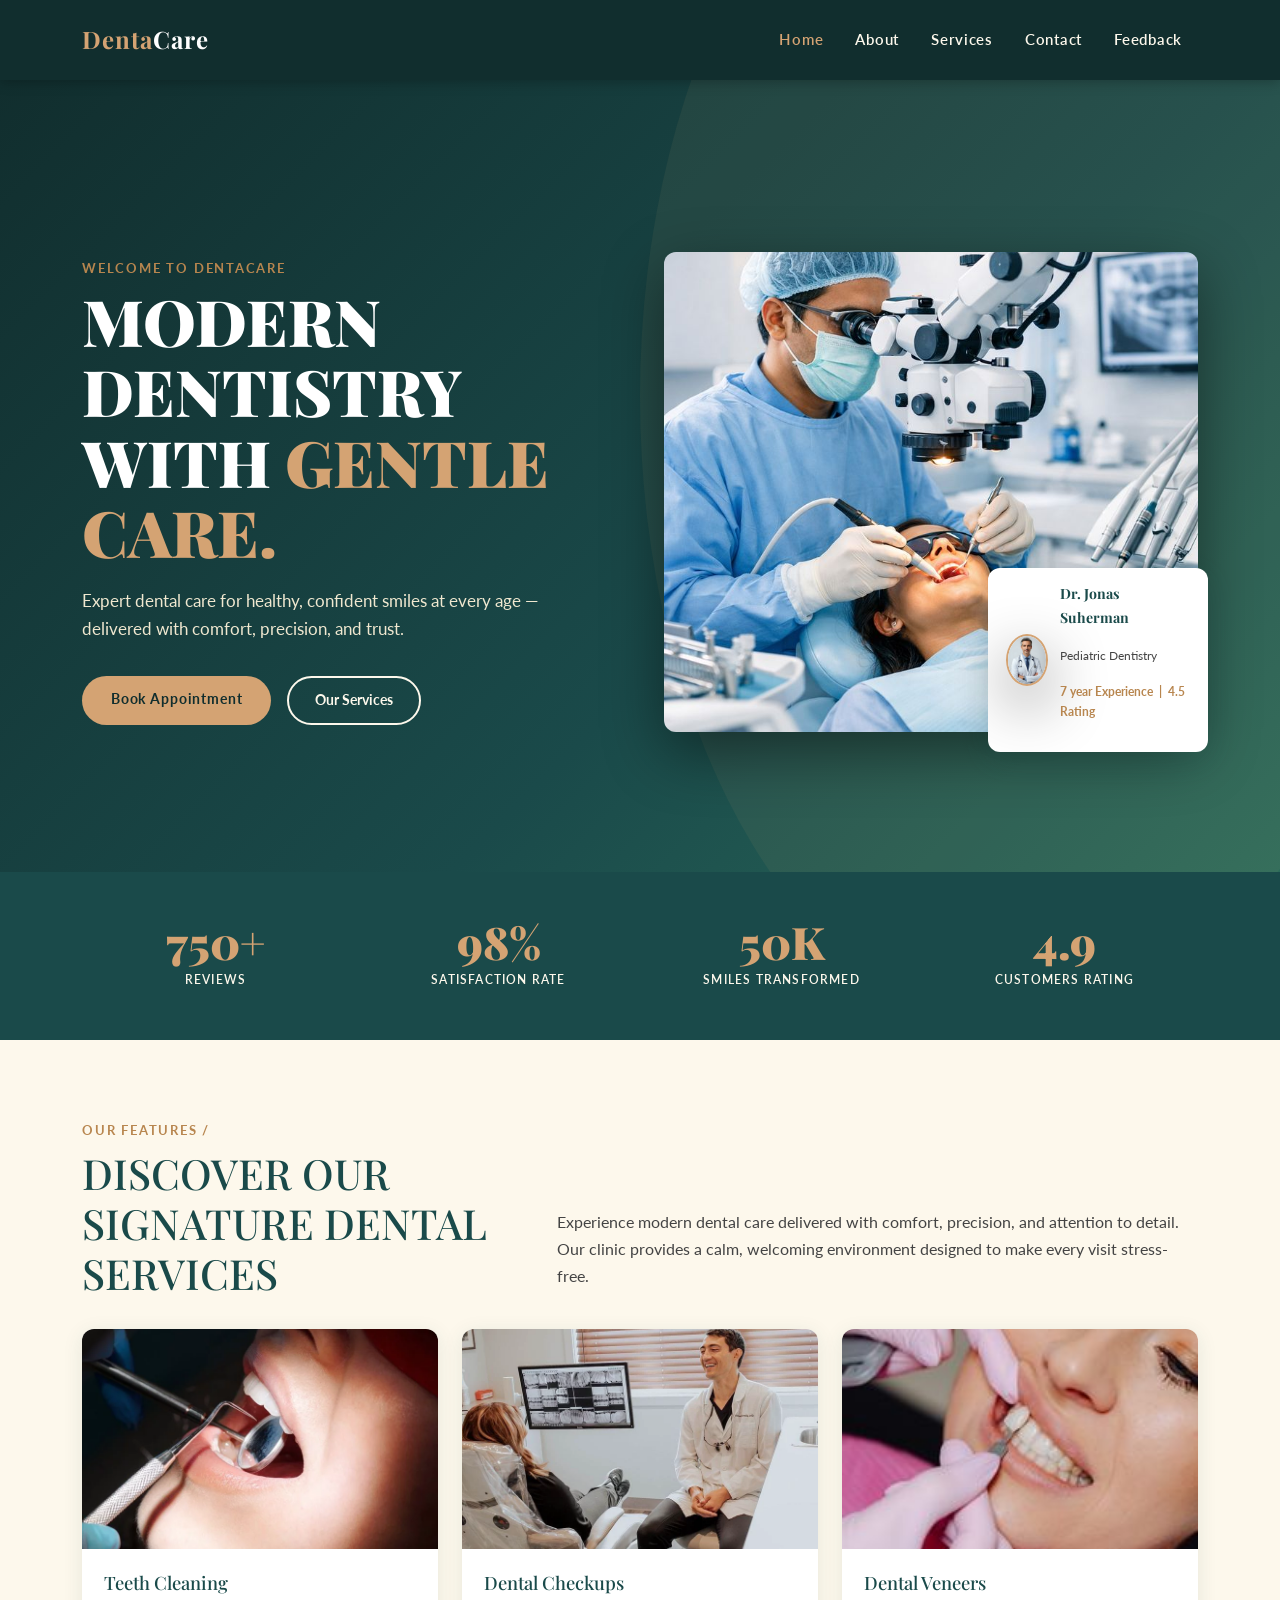
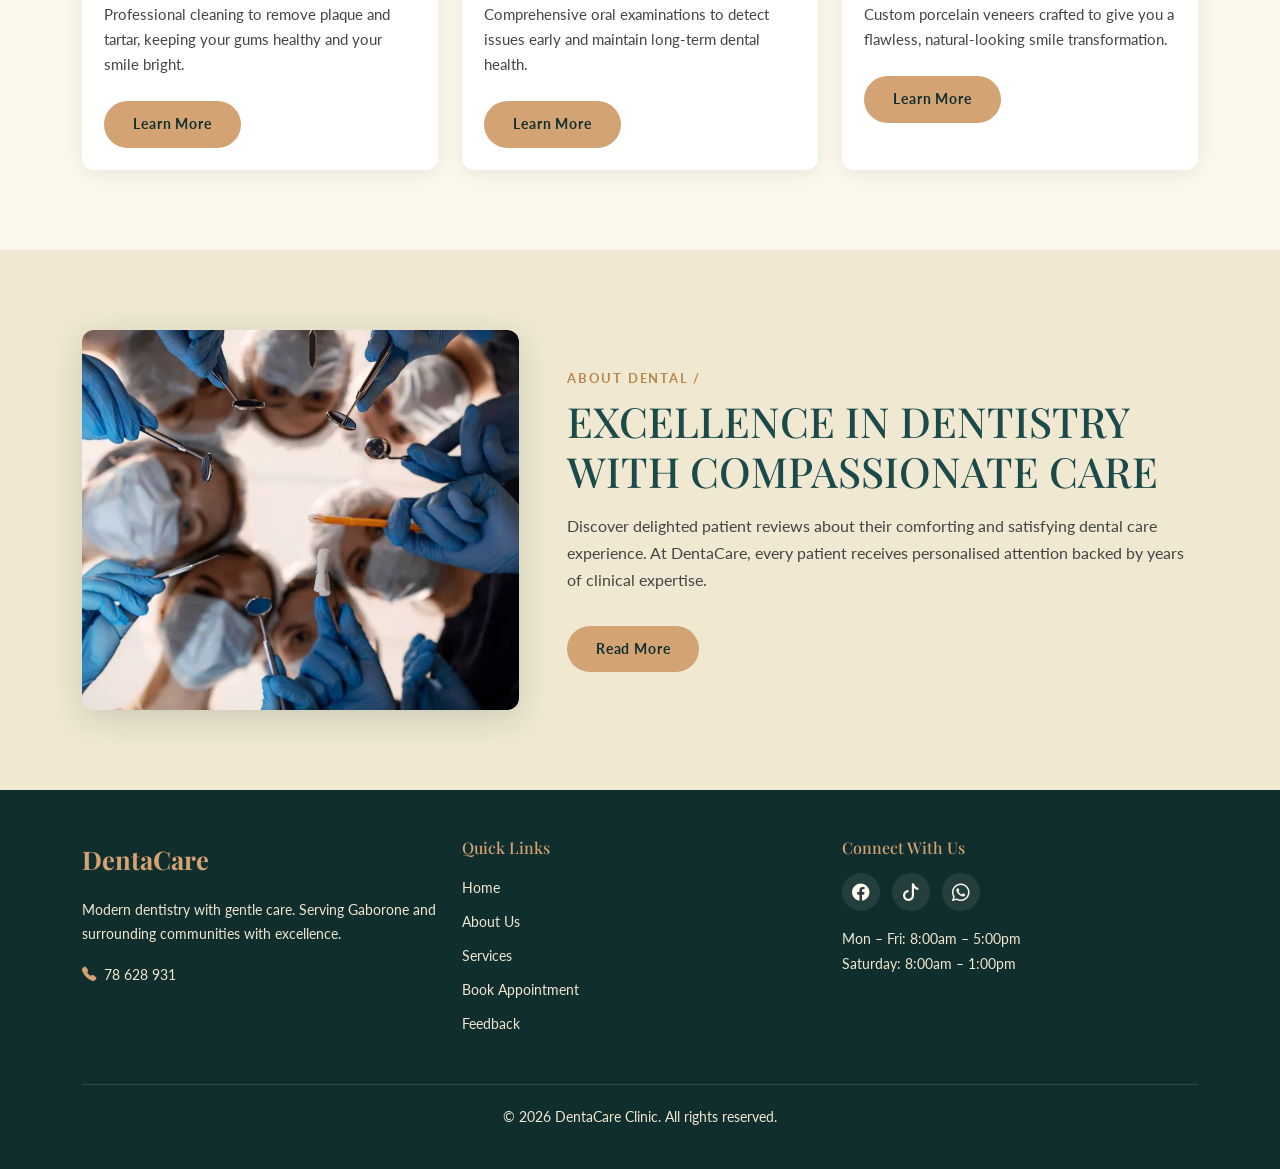
==== commit ef3f5645: "Add files via upload" ====
--- a/index.html
+++ b/index.html
@@ -3,266 +3,194 @@
 <head>
   <meta charset="UTF-8">
   <meta name="viewport" content="width=device-width, initial-scale=1.0">
-  <title>Luxe Brew Beauty Lounge | Beauty, Coffee & Comfort</title>
-  <link href="https://cdn.jsdelivr.net/npm/bootstrap@5.3.0/dist/css/bootstrap.min.css" rel="stylesheet">
-  <link href="https://cdn.jsdelivr.net/npm/bootstrap-icons@1.10.5/font/bootstrap-icons.css" rel="stylesheet">
-  <link href="https://fonts.googleapis.com/css2?family=Playfair+Display:wght@400;600;700&family=Lato:wght@300;400;600;700&display=swap" rel="stylesheet">
+  <meta name="description" content="DentaCare Clinic – Modern dentistry with gentle care in Gaborone.">
+  <title>DentaCare Clinic | Home</title>
+
+  <link rel="preconnect" href="https://fonts.googleapis.com">
+  <link href="https://fonts.googleapis.com/css2?family=Lato:wght@400;600;700&family=Playfair+Display:wght@700;900&display=swap" rel="stylesheet">
+  <link href="https://cdn.jsdelivr.net/npm/bootstrap@5.3.3/dist/css/bootstrap.min.css" rel="stylesheet">
+  <link href="https://cdn.jsdelivr.net/npm/bootstrap-icons@1.11.3/font/bootstrap-icons.css" rel="stylesheet">
   <link rel="stylesheet" href="style.css">
 </head>
 <body>
-  <nav class="navbar navbar-expand-lg navbar-dark sticky-top">
+
+  <nav class="navbar navbar-expand-lg" aria-label="Main navigation">
     <div class="container">
-      <a class="navbar-brand" href="index.html">
-        Luxe Brew <span>Beauty</span>
-      </a>
-      <button class="navbar-toggler" type="button"
-              data-bs-toggle="collapse"
-              data-bs-target="#navbarMenu"
-              aria-controls="navbarMenu"
-              aria-expanded="false"
-              aria-label="Toggle navigation">
+      <a class="navbar-brand" href="index.html">Denta<span>Care</span></a>
+      <button class="navbar-toggler" type="button" data-bs-toggle="collapse" data-bs-target="#mainNav" aria-controls="mainNav" aria-expanded="false" aria-label="Toggle navigation">
         <span class="navbar-toggler-icon"></span>
       </button>
-      <div class="collapse navbar-collapse" id="navbarMenu">
+      <div class="collapse navbar-collapse" id="mainNav">
         <ul class="navbar-nav ms-auto">
           <li class="nav-item"><a class="nav-link active" href="index.html">Home</a></li>
           <li class="nav-item"><a class="nav-link" href="about.html">About</a></li>
           <li class="nav-item"><a class="nav-link" href="services.html">Services</a></li>
-          <li class="nav-item"><a class="nav-link" href="gallery.html">Gallery</a></li>
-          <li class="nav-item"><a class="nav-link" href="booking.html">Booking</a></li>
           <li class="nav-item"><a class="nav-link" href="contact.html">Contact</a></li>
+          <li class="nav-item"><a class="nav-link" href="feedback.html">Feedback</a></li>
         </ul>
       </div>
     </div>
   </nav>
-  <section class="hero-section">
-    <div class="container hero-container">
-      <div class="hero-content">
-        <div class="hero-badge">Beauty + Coffee + Luxury</div>
-        <h1 class="hero-title">
-          Beauty, Coffee &<br>
-          <span>Comfort</span> in One<br>
-          Luxury Experience
-        </h1>
-        <p class="hero-subtitle">
-          Where every treatment is a ritual, and every cup is a moment of pure indulgence.
-        </p>
-        <div class="hero-buttons">
-          <a href="booking.html" class="btn-gold">Book an Appointment</a>
-          <a href="services.html" class="btn-outline-gold" style="color: var(--gold-light); border-color: var(--gold-light);">View Services</a>
+
+  <main>
+
+    <section class="hero-section" aria-label="Hero">
+      <div class="container">
+        <div class="row align-items-center g-5">
+
+          <div class="col-lg-6">
+            <p class="section-label">Welcome to DentaCare</p>
+            <h1 class="hero-title">MODERN DENTISTRY WITH <span>GENTLE CARE.</span></h1>
+            <p class="hero-subtitle">Expert dental care for healthy, confident smiles at every age — delivered with comfort, precision, and trust.</p>
+            <div class="d-flex flex-wrap gap-3">
+              <a href="contact.html" class="btn-amber">Book Appointment</a>
+              <a href="services.html" class="btn-outline-teal" style="color:#FDF8EC;border-color:#FDF8EC;">Our Services</a>
+            </div>
+          </div>
+
+          <div class="col-lg-6 position-relative">
+            <div class="hero-img-wrap">
+              <img src="images/procedure.jpg" alt="Dental procedure being performed by dentist" width="600" height="480">
+           
+              <div class="doctor-card">
+                <img src="images/doctor.webp" alt="Dr. Jonas Suherman portrait" width="52" height="52">
+                <div>
+                  <p class="doc-name">Dr. Jonas Suherman</p>
+                  <p class="doc-title">Pediatric Dentistry</p>
+                  <p class="doc-exp">7 year Experience &nbsp;|&nbsp; 4.5 Rating</p>
+                </div>
+              </div>
+            </div>
+          </div>
+
         </div>
       </div>
-      <div class="hero-image-wrap">
-        <div class="hero-image-frame">
-          <img src="images/Bayan kuaförü ve kahve hair studio.jpg" alt="Luxe Brew Beauty Experience" class="hero-img" />
-          <div class="hero-float-badge hero-float-top">
-            <i class="bi bi-stars"></i> Premium Services
+    </section>
+
+    <section class="stats-bar" aria-label="Clinic statistics">
+      <div class="container">
+        <div class="row text-center g-3">
+          <div class="col-6 col-md-3 stat-item">
+            <span class="stat-number">750+</span>
+            <span class="stat-label">Reviews</span>
           </div>
-          <div class="hero-float-badge hero-float-bottom">
-            <i class="bi bi-cup-hot"></i> Artisan Coffee
+          <div class="col-6 col-md-3 stat-item">
+            <span class="stat-number">98%</span>
+            <span class="stat-label">Satisfaction Rate</span>
           </div>
-        </div>
-        <div class="hero-ring"></div>
-      </div>
-
-    </div>
-  </section>
-  <section class="section-padding">
-    <div class="container">
-      <div class="text-center reveal">
-        <p class="section-subtitle">What We Offer</p>
-        <h2 class="section-title">Our Signature Services</h2>
-        <div class="gold-line"></div>
-        <p class="mb-5" style="max-width: 600px; margin: 0 auto;">
-          From luxurious beauty treatments to artisan coffee, every visit is a full self-care experience.
-        </p>
-      </div>
-      <div class="row g-4">
-        <div class="col-md-6 col-lg-4 reveal">
-          <div class="service-card">
-            <div class="card-icon"><i class="bi bi-stars"></i></div>
-            <h4>Luxury Facials</h4>
-            <p>Rejuvenate your skin with our signature facial treatments using premium skincare products.</p>
-            <span class="price-tag">From P250</span>
+          <div class="col-6 col-md-3 stat-item">
+            <span class="stat-number">50K</span>
+            <span class="stat-label">Smiles Transformed</span>
           </div>
-        </div>
-        <div class="col-md-6 col-lg-4 reveal">
-          <div class="service-card">
-            <div class="card-icon"><i class="bi bi-hand-index-thumb"></i></div>
-            <h4>Manicure & Pedicure</h4>
-            <p>Perfectly polished nails with our relaxing hand and foot treatments.</p>
-            <span class="price-tag">From P180</span>
-          </div>
-        </div>
-        <div class="col-md-6 col-lg-4 reveal">
-          <div class="service-card">
-            <div class="card-icon"><i class="bi bi-eye"></i></div>
-            <h4>Lash Extensions</h4>
-            <p>Wake up beautiful with our stunning lash extensions, customized to your style.</p>
-            <span class="price-tag">From P300</span>
-          </div>
-        </div>
-        <div class="col-md-6 col-lg-4 reveal">
-          <div class="service-card">
-            <div class="card-icon"><i class="bi bi-cup-hot"></i></div>
-            <h4>Artisan Coffee</h4>
-            <p>Handcrafted cappuccinos, lattes, and mochas to complement your beauty session.</p>
-            <span class="price-tag">From P35</span>
-          </div>
-        </div>
-        <div class="col-md-6 col-lg-4 reveal">
-          <div class="service-card">
-            <div class="card-icon"><i class="bi bi-brush"></i></div>
-            <h4>Professional Makeup</h4>
-            <p>Event-ready makeup by our certified artists for any occasion.</p>
-            <span class="price-tag">From P350</span>
-          </div>
-        </div>
-        <div class="col-md-6 col-lg-4 reveal">
-          <div class="service-card">
-            <div class="card-icon"><i class="bi bi-flower1"></i></div>
-            <h4>Spa Treatment</h4>
-            <p>Full-body relaxation with our premium spa packages designed for total rejuvenation.</p>
-            <span class="price-tag">From P450</span>
+          <div class="col-6 col-md-3 stat-item">
+            <span class="stat-number">4.9</span>
+            <span class="stat-label">Customers Rating</span>
           </div>
         </div>
       </div>
-      <div class="text-center mt-5 reveal">
-        <a href="services.html" class="btn-gold">View Full Menu & Pricing</a>
-      </div>
-    </div>
-  </section>
-  <section class="coffee-section">
-    <div class="container">
-      <div class="row align-items-center g-5">
-        <div class="col-lg-5 reveal">
-          <p class="section-subtitle">The Lounge</p>
-          <h2 class="section-title" style="color: var(--gold);">Our Coffee Corner</h2>
-          <div class="gold-line gold-line-left"></div>
-          <p class="mb-4">
-            Sip your favorite brew while you wait or simply unwind after your treatment.
-            Our lounge is your personal escape from the everyday rush.
-          </p>
-          <a href="services.html#coffee" class="btn-gold">See Full Coffee Menu</a>
-        </div>
-        <div class="col-lg-7">
-          <div class="row g-3">
-            <div class="col-6 col-md-3 reveal">
-              <div class="coffee-item">
-                <i class="bi bi-cup-hot" style="font-size: 1.8rem; color: var(--gold); display: block; margin-bottom: 8px;"></i>
-                <h5>Cappuccino</h5>
-                <p>P45</p>
-              </div>
-            </div>
-            <div class="col-6 col-md-3 reveal">
-              <div class="coffee-item">
-                <i class="bi bi-cup-straw" style="font-size: 1.8rem; color: var(--gold); display: block; margin-bottom: 8px;"></i>
-                <h5>Iced Latte</h5>
-                <p>P55</p>
-              </div>
-            </div>
-            <div class="col-6 col-md-3 reveal">
-              <div class="coffee-item">
-                <i class="bi bi-cup" style="font-size: 1.8rem; color: var(--gold); display: block; margin-bottom: 8px;"></i>
-                <h5>Mocha</h5>
-                <p>P50</p>
-              </div>
-            </div>
-            <div class="col-6 col-md-3 reveal">
-              <div class="coffee-item">
-                <i class="bi bi-cake2" style="font-size: 1.8rem; color: var(--gold); display: block; margin-bottom: 8px;"></i>
-                <h5>Pastries</h5>
-                <p>P30+</p>
-              </div>
-            </div>
+    </section>
+
+    <section class="section-pad" aria-label="Signature dental services">
+      <div class="container">
+        <div class="row align-items-end mb-4">
+          <div class="col-lg-5">
+            <p class="section-label">Our Features /</p>
+            <h2>DISCOVER OUR SIGNATURE DENTAL SERVICES</h2>
+          </div>
+          <div class="col-lg-7">
+            <p style="color:var(--text-mid);">Experience modern dental care delivered with comfort, precision, and attention to detail. Our clinic provides a calm, welcoming environment designed to make every visit stress-free.</p>
           </div>
         </div>
 
-      </div>
-    </div>
-  </section>
-  <section class="section-padding experience-section">
-    <div class="container">
-      <div class="text-center reveal">
-        <p class="section-subtitle">The Luxe Experience</p>
-        <h2 class="section-title">Why Choose Us?</h2>
-        <div class="gold-line"></div>
-      </div>
-
-      <div class="row g-4 mt-2">
-        <div class="col-sm-6 col-lg-3 reveal">
-          <div class="experience-card">
-            <div class="experience-number">500+</div>
-            <h5 style="color: var(--brown); font-family: 'Playfair Display', serif;">Happy Clients</h5>
-            <p style="font-size: 0.85rem;">Trusted by hundreds of satisfied customers.</p>
+        <div class="row g-4">
+          <div class="col-md-4">
+            <article class="service-card card">
+              <img src="images/cleaning.webp" class="card-img-top" alt="Teeth cleaning procedure" width="400" height="200">
+              <div class="card-body">
+                <h3 class="card-title">Teeth Cleaning</h3>
+                <p class="card-text">Professional cleaning to remove plaque and tartar, keeping your gums healthy and your smile bright.</p>
+                <a href="services.html" class="btn-amber mt-2 d-inline-block">Learn More</a>
+              </div>
+            </article>
           </div>
-        </div>
-        <div class="col-sm-6 col-lg-3 reveal">
-          <div class="experience-card">
-            <div class="experience-number">15+</div>
-            <h5 style="color: var(--brown); font-family: 'Playfair Display', serif;">Beauty Services</h5>
-            <p style="font-size: 0.85rem;">A full menu of premium beauty treatments.</p>
+          <div class="col-md-4">
+            <article class="service-card card">
+              <img src="images/checkup.webp" class="card-img-top" alt="Dental checkup examination" width="400" height="200">
+              <div class="card-body">
+                <h3 class="card-title">Dental Checkups</h3>
+                <p class="card-text">Comprehensive oral examinations to detect issues early and maintain long-term dental health.</p>
+                <a href="services.html" class="btn-amber mt-2 d-inline-block">Learn More</a>
+              </div>
+            </article>
           </div>
-        </div>
-        <div class="col-sm-6 col-lg-3 reveal">
-          <div class="experience-card">
-            <div class="experience-number">10+</div>
-            <h5 style="color: var(--brown); font-family: 'Playfair Display', serif;">Coffee Blends</h5>
-            <p style="font-size: 0.85rem;">Artisan brews crafted with the finest beans.</p>
-          </div>
-        </div>
-        <div class="col-sm-6 col-lg-3 reveal">
-          <div class="experience-card">
-            <div class="experience-number">5★</div>
-            <h5 style="color: var(--brown); font-family: 'Playfair Display', serif;">Rated Experience</h5>
-            <p style="font-size: 0.85rem;">Consistently top-rated by our loyal community.</p>
+          <div class="col-md-4">
+            <article class="service-card card">
+              <img src="images/Veneers.jpg" class="card-img-top" alt="Dental veneers procedure" width="400" height="200">
+              <div class="card-body">
+                <h3 class="card-title">Dental Veneers</h3>
+                <p class="card-text">Custom porcelain veneers crafted to give you a flawless, natural-looking smile transformation.</p>
+                <a href="services.html" class="btn-amber mt-2 d-inline-block">Learn More</a>
+              </div>
+            </article>
           </div>
         </div>
       </div>
+    </section>
 
-    </div>
-  </section>
-  <section class="section-padding" style="background: linear-gradient(135deg, var(--brown) 0%, var(--brown-medium) 100%); text-align: center;">
-    <div class="container reveal">
-      <p class="section-subtitle" style="color: var(--gold);">Ready to Treat Yourself?</p>
-      <h2 style="color: var(--white); font-family: 'Playfair Display', serif; font-size: 2.4rem; margin-bottom: 15px;">Book Your Luxe Experience Today</h2>
-      <p style="color: var(--gold-light); max-width: 550px; margin: 0 auto 30px;">
-        Reserve your spot and enjoy a luxury beauty and coffee experience unlike any other.
-      </p>
-      <a href="booking.html" class="btn-gold">Book Now</a>
-    </div>
-  </section>
-  <footer class="footer">
+    <section class="section-pad section-bg-alt" aria-label="About clinic snapshot">
+      <div class="container">
+        <div class="row align-items-center g-5">
+          <div class="col-lg-5">
+            <img src="images/teamwork.webp" class="about-img" alt="DentaCare clinic team at work" width="540" height="400">
+          </div>
+          <div class="col-lg-7">
+            <p class="section-label">About Dental /</p>
+            <h2>EXCELLENCE IN DENTISTRY WITH COMPASSIONATE CARE</h2>
+            <p style="color:var(--text-mid);margin-top:1rem;">Discover delighted patient reviews about their comforting and satisfying dental care experience. At DentaCare, every patient receives personalised attention backed by years of clinical expertise.</p>
+            <a href="about.html" class="btn-amber mt-3 d-inline-block">Read More</a>
+          </div>
+        </div>
+      </div>
+    </section>
+
+  </main>
+
+  <footer>
     <div class="container">
       <div class="row g-4">
         <div class="col-md-4">
-          <h5>Luxe Brew Beauty Lounge</h5>
-          <p>Where beauty meets indulgence. Your luxury self-care destination in the heart of the city.</p>
+          <p class="footer-brand">DentaCare</p>
+          <p class="mt-2">Modern dentistry with gentle care. Serving Gaborone and surrounding communities with excellence.</p>
+          <p class="mt-2"><i class="bi bi-telephone-fill me-2" style="color:var(--amber);"></i>78 628 931</p>
         </div>
         <div class="col-md-4">
-          <h5>Quick Links</h5>
-          <ul>
+          <h3 style="color:var(--amber);font-size:1rem;margin-bottom:1rem;">Quick Links</h3>
+          <ul class="footer-links">
             <li><a href="index.html">Home</a></li>
             <li><a href="about.html">About Us</a></li>
-            <li><a href="services.html">Services & Menu</a></li>
-            <li><a href="gallery.html">Gallery</a></li>
-            <li><a href="booking.html">Book Appointment</a></li>
-            <li><a href="contact.html">Contact</a></li>
+            <li><a href="services.html">Services</a></li>
+            <li><a href="contact.html">Book Appointment</a></li>
+            <li><a href="feedback.html">Feedback</a></li>
           </ul>
         </div>
         <div class="col-md-4">
-          <h5>Contact Us</h5>
-          <p><i class="bi bi-telephone me-2" style="color: var(--gold);"></i> 78628931</p>
-          <p><i class="bi bi-envelope me-2" style="color: var(--gold);"></i> albertlaone2304@gmail.com</p>
-          <p><i class="bi bi-clock me-2" style="color: var(--gold);"></i> Mon Sat: 8:00 AM 7:00 PM</p>
+          <h4 style="color:var(--amber);font-size:1rem;margin-bottom:1rem;">Connect With Us</h4>
+          <div class="social-icons">
+            <a href="#" aria-label="Facebook"><i class="bi bi-facebook"></i></a>
+            <a href="#" aria-label="TikTok"><i class="bi bi-tiktok"></i></a>
+            <a href="#" aria-label="WhatsApp"><i class="bi bi-whatsapp"></i></a>
+          </div>
+          <p class="mt-3">Mon – Fri: 8:00am – 5:00pm<br>Saturday: 8:00am – 1:00pm</p>
         </div>
       </div>
       <div class="footer-bottom">
-        <p>&copy; 2026 Luxe Brew Beauty Lounge. All Rights Reserved.</p>
+        <p>&copy; 2026 DentaCare Clinic. All rights reserved.</p>
       </div>
     </div>
   </footer>
-  <script src="https://cdn.jsdelivr.net/npm/bootstrap@5.3.0/dist/js/bootstrap.bundle.min.js"></script>
+
+  <script src="https://cdn.jsdelivr.net/npm/bootstrap@5.3.3/dist/js/bootstrap.bundle.min.js"></script>
+ 
   <script src="script.js"></script>
 </body>
 </html>
--- a/style.css
+++ b/style.css
@@ -1,1013 +1,464 @@
+/* ============================================================
+   DentaCare Clinic – style.css
+   Palette: Deep Teal #1A4A4A | Warm Amber #D4A373 | Rich Cream #FDF8EC
+   Author: Student Developer
+   ============================================================ */
+
+/* ---------- 1. CSS CUSTOM PROPERTIES ---------- */
 :root {
-  --gold: #C9A84C;
-  --gold-light: #E8D5A3;
-  --cream: #FDF6EC;
-  --pink: #F4C2C2;
-  --pink-light: #FDE8E8;
-  --brown: #3B2314;
-  --brown-medium: #7B4F2E;
-  --brown-light: #A87050;
-  --white: #FFFFFF;
-  --text-dark: #2C1A0E;
-  --text-medium: #5A3E2B;
-  --shadow: rgba(59, 35, 20, 0.15);
-}
-
-* {
-  margin: 0;
-  padding: 0;
-  box-sizing: border-box;
-}
+  --teal:   #1A4A4A;
+  --teal-dark: #112E2E;
+  --amber:  #D4A373;
+  --amber-dark: #B8864F;
+  --cream:  #FDF8EC;
+  --cream-dark: #F0E8D0;
+  --text-dark: #1C1C1C;
+  --text-mid:  #444444;
+  --white:  #FFFFFF;
+  --shadow: 0 8px 32px rgba(26, 74, 74, 0.18);
+  --radius: 12px;
+  --transition: 0.3s ease;
+}
+
+/* ---------- 2. RESET & BASE ---------- */
+*, *::before, *::after { box-sizing: border-box; margin: 0; padding: 0; }
+
+html { scroll-behavior: smooth; }
 
 body {
   font-family: 'Lato', sans-serif;
   background-color: var(--cream);
   color: var(--text-dark);
-  scroll-behavior: smooth;
-}
-
-h1, h2, h3, h4 {
-  font-family: 'Playfair Display', serif;
-  color: var(--brown);
-}
-
-p {
-  line-height: 1.8;
-  color: var(--text-medium);
-}
-
-a {
-  text-decoration: none;
-  color: inherit;
-}
-
-img {
-  max-width: 100%;
-  height: auto;
-  display: block;
-}
-
-.section-padding {
-  padding: 80px 0;
-}
-
-.section-title {
-  font-size: 2.2rem;
-  color: var(--brown);
-  margin-bottom: 10px;
-}
-
-.section-subtitle {
-  color: var(--gold);
-  font-size: 0.95rem;
-  letter-spacing: 3px;
+  line-height: 1.7;
+  font-size: 1rem;
+}
+
+img { max-width: 100%; height: auto; display: block; }
+
+a { text-decoration: none; color: inherit; }
+
+/* ---------- 3. TYPOGRAPHY ---------- */
+h1, h2, h3, h4, h5 {
+  font-family: 'Playfair Display', serif;
+  color: var(--teal);
+  line-height: 1.2;
+}
+
+h1 { font-size: clamp(2rem, 5vw, 3.6rem); font-weight: 900; }
+h2 { font-size: clamp(1.6rem, 3.5vw, 2.6rem); }
+h3 { font-size: 1.3rem; }
+
+.section-label {
+  font-size: 0.8rem;
+  letter-spacing: 0.14em;
   text-transform: uppercase;
-  margin-bottom: 8px;
-  font-family: 'Lato', sans-serif;
+  color: var(--amber-dark);
+  font-weight: 700;
+  margin-bottom: 0.4rem;
+}
+
+/* ---------- 4. NAVBAR ---------- */
+.navbar {
+  background-color: var(--teal-dark) !important;
+  padding: 0.9rem 0;
+  box-shadow: 0 2px 12px rgba(0,0,0,0.25);
+  position: sticky;
+  top: 0;
+  z-index: 1000;
+}
+
+.navbar-brand {
+  font-family: 'Playfair Display', serif;
+  font-size: 1.5rem;
+  font-weight: 700;
+  color: var(--amber) !important;
+  letter-spacing: 0.04em;
+}
+
+.navbar-brand span { color: var(--white); }
+
+.navbar-nav .nav-link {
+  color: var(--cream) !important;
   font-weight: 600;
-}
-
-.gold-line {
-  width: 60px;
-  height: 3px;
-  background-color: var(--gold);
-  margin: 15px auto 30px auto;
-  border-radius: 2px;
-}
-
-.gold-line-left {
-  margin-left: 0;
-}
-
-.btn-gold {
-  background-color: var(--gold);
-  color: var(--white);
-  border: none;
-  padding: 12px 32px;
-  border-radius: 50px;
-  font-family: 'Lato', sans-serif;
-  font-size: 0.95rem;
-  font-weight: 600;
-  letter-spacing: 1px;
-  cursor: pointer;
-  transition: background-color 0.3s ease, transform 0.2s ease;
-  display: inline-block;
-}
-
-.btn-gold:hover {
-  background-color: var(--brown-medium);
-  color: var(--white);
-  transform: translateY(-2px);
-}
-
-.btn-outline-gold {
-  background-color: transparent;
-  color: var(--gold);
-  border: 2px solid var(--gold);
-  padding: 11px 32px;
-  border-radius: 50px;
-  font-family: 'Lato', sans-serif;
-  font-size: 0.95rem;
-  font-weight: 600;
-  cursor: pointer;
-  transition: all 0.3s ease;
-  display: inline-block;
-}
-
-.btn-outline-gold:hover {
-  background-color: var(--gold);
-  color: var(--white);
-  transform: translateY(-2px);
-}
-
-.navbar {
-  background-color: var(--brown) !important;
-  padding: 16px 0;
-  box-shadow: 0 2px 20px var(--shadow);
-}
-
-.navbar-brand {
-  font-family: 'Playfair Display', serif;
-  font-size: 1.5rem;
-  color: var(--gold) !important;
-  font-weight: 700;
-  letter-spacing: 1px;
-}
-
-.navbar-brand span {
-  color: var(--pink);
-}
-
-.nav-link {
-  color: var(--gold-light) !important;
-  font-family: 'Lato', sans-serif;
-  font-size: 0.9rem;
-  letter-spacing: 1px;
-  text-transform: uppercase;
-  padding: 8px 16px !important;
-  transition: color 0.3s ease;
-}
-
-.nav-link:hover,
-.nav-link.active {
-  color: var(--gold) !important;
-}
-
-.navbar-toggler {
-  border-color: var(--gold) !important;
-}
-
-.navbar-toggler-icon {
-  filter: invert(75%) sepia(50%) saturate(400%) hue-rotate(5deg);
-}
-
-.page-header {
-  background: linear-gradient(135deg, var(--brown) 0%, var(--brown-medium) 100%);
-  padding: 80px 0 50px;
-  text-align: center;
-}
-
-.page-header h1 {
-  color: var(--gold);
-  font-size: 2.8rem;
-  margin-bottom: 10px;
-}
-
-.page-header p {
-  color: var(--gold-light);
-  font-size: 1rem;
-}
-
+  font-size: 0.92rem;
+  letter-spacing: 0.05em;
+  padding: 0.5rem 1rem !important;
+  transition: color var(--transition);
+}
+
+.navbar-nav .nav-link:hover,
+.navbar-nav .nav-link.active {
+  color: var(--amber) !important;
+}
+
+.navbar-toggler { border-color: var(--amber); }
+.navbar-toggler-icon { filter: invert(1); }
+
+/* ---------- 5. HERO SECTION ---------- */
 .hero-section {
-  min-height: 100vh;
-  background: linear-gradient(135deg, var(--brown) 0%, var(--brown-medium) 50%, var(--brown-light) 100%);
+  background: linear-gradient(135deg, var(--teal-dark) 0%, var(--teal) 60%, #2A6A5A 100%);
+  min-height: 88vh;
   display: flex;
   align-items: center;
   position: relative;
   overflow: hidden;
+  padding: 5rem 0 3rem;
 }
 
 .hero-section::before {
   content: '';
   position: absolute;
-  width: 500px;
-  height: 500px;
+  top: -40%;
+  right: -10%;
+  width: 60%;
+  height: 160%;
+  background: rgba(212, 163, 115, 0.07);
   border-radius: 50%;
-  background: rgba(201, 168, 76, 0.08);
-  top: -100px;
-  right: -100px;
   pointer-events: none;
 }
 
-.hero-section::after {
-  content: '';
-  position: absolute;
-  width: 350px;
-  height: 350px;
-  border-radius: 50%;
-  background: rgba(244, 194, 194, 0.06);
-  bottom: -80px;
-  left: -80px;
-  pointer-events: none;
-}
-
-.hero-container {
+.hero-title {
+  color: var(--white) !important;
+  font-size: clamp(2.2rem, 5.5vw, 4rem);
+  font-weight: 900;
+  text-transform: uppercase;
+  line-height: 1.1;
+  margin-bottom: 1.2rem;
+}
+
+.hero-title span { color: var(--amber); }
+
+.hero-subtitle {
+  color: var(--cream-dark);
+  font-size: 1.05rem;
+  max-width: 480px;
+  margin-bottom: 2rem;
+}
+
+/* Pop-out hero image animation */
+.hero-img-wrap {
+  position: relative;
+  animation: popIn 0.9s cubic-bezier(0.34, 1.56, 0.64, 1) both;
+}
+
+@keyframes popIn {
+  0%   { opacity: 0; transform: scale(0.75) translateY(40px); }
+  100% { opacity: 1; transform: scale(1)    translateY(0); }
+}
+
+.hero-img-wrap img {
+  border-radius: var(--radius);
+  box-shadow: 0 20px 60px rgba(0,0,0,0.45);
+  width: 100%;
+  object-fit: cover;
+  max-height: 480px;
+}
+
+/* Doctor card overlay */
+.doctor-card {
+  background: var(--white);
+  border-radius: var(--radius);
+  padding: 0.9rem 1.1rem;
   display: flex;
   align-items: center;
-  justify-content: space-between;
-  gap: 60px;
-  padding: 80px 20px;
-  z-index: 2;
-  position: relative;
-  width: 100%;
-  max-width: 1200px;
-  margin: 0 auto;
-}
-
-.hero-content {
-  flex: 1;
-  max-width: 560px;
-  text-align: left;
-}
-
-.hero-badge {
-  display: inline-block;
-  color: var(--gold);
-  font-size: 0.85rem;
-  letter-spacing: 4px;
+  gap: 0.75rem;
+  box-shadow: var(--shadow);
+  position: absolute;
+  bottom: -20px;
+  right: -10px;
+  width: 220px;
+}
+
+.doctor-card img {
+  width: 52px;
+  height: 52px;
+  border-radius: 50%;
+  object-fit: cover;
+  border: 2px solid var(--amber);
+}
+
+.doctor-card .doc-name {
+  font-family: 'Playfair Display', serif;
+  font-size: 0.88rem;
+  font-weight: 700;
+  color: var(--teal);
+}
+
+.doctor-card .doc-title { font-size: 0.73rem; color: var(--text-mid); }
+.doctor-card .doc-exp   { font-size: 0.73rem; color: var(--amber-dark); font-weight: 700; }
+
+/* ---------- 6. STATS BAR ---------- */
+.stats-bar {
+  background: var(--teal);
+  padding: 2.5rem 0;
+}
+
+.stat-item { text-align: center; padding: 0.5rem; }
+
+.stat-number {
+  font-family: 'Playfair Display', serif;
+  font-size: clamp(1.8rem, 4vw, 2.8rem);
+  font-weight: 900;
+  color: var(--amber);
+  display: block;
+  line-height: 1;
+}
+
+.stat-label {
+  font-size: 0.75rem;
+  letter-spacing: 0.1em;
   text-transform: uppercase;
-  border: 1px solid var(--gold);
-  padding: 6px 20px;
-  border-radius: 50px;
-  margin-bottom: 25px;
-  opacity: 0;
-  animation: fadeInDown 1s ease 0.3s forwards;
-}
-
-.hero-title {
-  font-size: clamp(2rem, 5vw, 4rem);
-  color: var(--white);
-  line-height: 1.2;
-  margin-bottom: 20px;
-  opacity: 0;
-  animation: fadeInUp 1s ease 0.6s forwards;
-}
-
-.hero-title span {
-  color: var(--gold);
-}
-
-.hero-subtitle {
-  font-size: 1.1rem;
-  color: var(--gold-light);
-  max-width: 500px;
-  margin: 0 0 35px;
-  opacity: 0;
-  animation: fadeInUp 1s ease 0.9s forwards;
-}
-
-.hero-buttons {
-  opacity: 0;
-  animation: fadeInUp 1s ease 1.1s forwards;
-  display: flex;
-  gap: 15px;
-  flex-wrap: wrap;
-}
-
-.hero-image-wrap {
-  flex: 0 0 420px;
-  position: relative;
-  opacity: 0;
-  animation: popIn 1s cubic-bezier(0.34, 1.56, 0.64, 1) 0.8s forwards;
-}
-
-@keyframes popIn {
-  from {
-    opacity: 0;
-    transform: scale(0.85) translateY(30px);
-  }
-  to {
-    opacity: 1;
-    transform: scale(1) translateY(0);
-  }
-}
-
-.hero-image-frame {
-  position: relative;
-  border-radius: 30px 30px 30px 80px;
+  color: var(--cream);
+  margin-top: 0.3rem;
+  font-weight: 600;
+}
+
+/* ---------- 7. SECTION GENERIC ---------- */
+.section-pad { padding: 5rem 0; }
+
+.section-bg-alt { background-color: var(--cream-dark); }
+
+.section-title-block { margin-bottom: 2.5rem; }
+
+/* ---------- 8. SERVICE CARDS ---------- */
+.service-card {
+  background: var(--white);
+  border: none;
+  border-radius: var(--radius);
+  box-shadow: 0 4px 20px rgba(26,74,74,0.10);
+  transition: transform var(--transition), box-shadow var(--transition);
   overflow: hidden;
-  box-shadow:
-    0 30px 80px rgba(0,0,0,0.4),
-    0 0 0 3px var(--gold),
-    0 0 0 10px rgba(201,168,76,0.15);
-}
-
-.hero-img {
-  width: 100%;
-  height: 500px;
-  object-fit: cover;
-  object-position: center top;
-  display: block;
-  transition: transform 0.6s ease;
-}
-
-.hero-image-frame:hover .hero-img {
-  transform: scale(1.04);
-}
-
-.hero-float-badge {
-  position: absolute;
-  background: rgba(59, 35, 20, 0.92);
-  backdrop-filter: blur(8px);
-  border: 1px solid var(--gold);
-  color: var(--gold-light);
-  font-size: 0.8rem;
-  font-family: 'Lato', sans-serif;
-  font-weight: 600;
-  letter-spacing: 1px;
-  padding: 8px 16px;
-  border-radius: 50px;
-  display: flex;
-  align-items: center;
-  gap: 6px;
-  white-space: nowrap;
-}
-
-.hero-float-badge i {
-  color: var(--gold);
-}
-
-.hero-float-top {
-  top: 20px;
-  left: -20px;
-  animation: floatBadge 3s ease-in-out infinite;
-}
-
-.hero-float-bottom {
-  bottom: 30px;
-  right: -20px;
-  animation: floatBadge 3s ease-in-out infinite 1.5s;
-}
-
-@keyframes floatBadge {
-  0%, 100% { transform: translateY(0); }
-  50% { transform: translateY(-6px); }
-}
-
-.hero-ring {
-  position: absolute;
-  width: 460px;
-  height: 460px;
-  border-radius: 50%;
-  border: 2px dashed rgba(201, 168, 76, 0.25);
-  top: 50%;
-  left: 50%;
-  transform: translate(-50%, -50%);
-  z-index: -1;
-  animation: spinRing 25s linear infinite;
-}
-
-@keyframes spinRing {
-  from { transform: translate(-50%, -50%) rotate(0deg); }
-  to { transform: translate(-50%, -50%) rotate(360deg); }
-}
-
-@media (max-width: 992px) {
-  .hero-container {
-    flex-direction: column;
-    text-align: center;
-    gap: 40px;
-    padding: 60px 20px;
-  }
-
-  .hero-content {
-    text-align: center;
-    max-width: 100%;
-  }
-
-  .hero-subtitle {
-    margin: 0 auto 35px;
-  }
-
-  .hero-buttons {
-    justify-content: center;
-  }
-
-  .hero-image-wrap {
-    flex: none;
-    width: 100%;
-    max-width: 380px;
-    margin: 0 auto;
-  }
-
-  .hero-float-top { left: 0; }
-  .hero-float-bottom { right: 0; }
-
-  .hero-ring {
-    width: 380px;
-    height: 380px;
-  }
-}
-
-@media (max-width: 576px) {
-  .hero-img { height: 320px; }
-  .hero-image-wrap { max-width: 300px; }
-  .hero-ring { width: 310px; height: 310px; }
-}
-
-/* ---------- KEYFRAME ANIMATIONS ---------- */
-@keyframes fadeInDown {
-  from {
-    opacity: 0;
-    transform: translateY(-20px);
-  }
-  to {
-    opacity: 1;
-    transform: translateY(0);
-  }
-}
-
-@keyframes fadeInUp {
-  from {
-    opacity: 0;
-    transform: translateY(30px);
-  }
-  to {
-    opacity: 1;
-    transform: translateY(0);
-  }
-}
-
-@keyframes fadeIn {
-  from { opacity: 0; }
-  to { opacity: 1; }
-}
-
-.reveal {
-  opacity: 0;
-  transform: translateY(40px);
-  transition: opacity 0.7s ease, transform 0.7s ease;
-}
-
-.reveal.visible {
-  opacity: 1;
-  transform: translateY(0);
-}
-
-.service-card {
-  background-color: var(--white);
-  border-radius: 16px;
-  padding: 35px 25px;
-  text-align: center;
-  box-shadow: 0 4px 20px var(--shadow);
-  transition: transform 0.3s ease, box-shadow 0.3s ease;
   height: 100%;
-  border-top: 4px solid var(--gold);
 }
 
 .service-card:hover {
-  transform: translateY(-8px);
-  box-shadow: 0 12px 35px rgba(59, 35, 20, 0.2);
-}
-
-.service-card .card-icon {
-  font-size: 2.5rem;
-  margin-bottom: 15px;
-  color: var(--gold);
-}
-
-.service-card h4 {
-  font-size: 1.2rem;
-  margin-bottom: 10px;
-  color: var(--brown);
-}
-
-.service-card p {
-  font-size: 0.9rem;
-  color: var(--text-medium);
-}
-
-.price-tag {
-  display: inline-block;
-  background-color: var(--gold);
-  color: var(--white);
-  padding: 4px 16px;
-  border-radius: 50px;
-  font-weight: 700;
-  font-size: 0.9rem;
-  margin-top: 15px;
-}
-
-.coffee-section {
-  background: linear-gradient(135deg, var(--brown) 0%, var(--brown-medium) 100%);
-  color: var(--white);
-  padding: 80px 0;
-}
-
-.coffee-section h2 {
-  color: var(--gold);
-}
-
-.coffee-section p {
-  color: var(--gold-light);
-}
-
-.coffee-item {
-  background: rgba(255, 255, 255, 0.08);
-  border-radius: 12px;
-  padding: 25px 20px;
-  text-align: center;
-  border: 1px solid rgba(201, 168, 76, 0.3);
-  transition: background 0.3s ease, transform 0.3s ease;
-}
-
-.coffee-item:hover {
-  background: rgba(201, 168, 76, 0.15);
-  transform: translateY(-5px);
-}
-
-.coffee-item h5 {
-  color: var(--gold);
-  font-size: 1rem;
-  margin-bottom: 5px;
-}
-
-.coffee-item p {
-  font-size: 0.85rem;
-  margin-bottom: 0;
-}
-
-.experience-section {
-  background-color: var(--pink-light);
-}
-
-.experience-card {
-  background-color: var(--white);
-  border-radius: 16px;
-  padding: 35px 25px;
-  text-align: center;
-  box-shadow: 0 4px 15px var(--shadow);
-  height: 100%;
-}
-
-.experience-number {
-  font-family: 'Playfair Display', serif;
-  font-size: 3rem;
-  color: var(--gold);
-  font-weight: 700;
-  line-height: 1;
-  margin-bottom: 8px;
-}
-
-.about-intro {
-  background: linear-gradient(135deg, var(--cream) 0%, var(--pink-light) 100%);
-}
-
-.about-story-img {
-  border-radius: 20px;
-  box-shadow: 0 10px 40px var(--shadow);
-  width: 100%;
-  height: 420px;
+  transform: translateY(-6px);
+  box-shadow: 0 12px 36px rgba(26,74,74,0.18);
+}
+
+.service-card .card-img-top {
+  height: 220px;
   object-fit: cover;
   object-position: center;
-  display: block;
-}
-
-div.about-story-img {
-  background: linear-gradient(135deg, var(--brown) 0%, var(--brown-light) 100%);
-}
-
-.value-item {
-  display: flex;
-  align-items: flex-start;
-  gap: 15px;
-  margin-bottom: 20px;
-}
-
-.value-icon {
-  width: 45px;
-  height: 45px;
-  background-color: var(--gold);
-  border-radius: 50%;
-  display: flex;
+  width: 100%;
+}
+
+.service-card .card-body { padding: 1.4rem; }
+
+.service-card .card-title {
+  font-family: 'Playfair Display', serif;
+  color: var(--teal);
+  font-size: 1.15rem;
+  margin-bottom: 0.5rem;
+}
+
+.service-card .card-text { color: var(--text-mid); font-size: 0.92rem; }
+
+/* ---------- 9. BUTTONS ---------- */
+.btn-amber {
+  background: var(--amber);
+  color: var(--teal-dark);
+  font-weight: 700;
+  border: none;
+  padding: 0.7rem 1.8rem;
+  border-radius: 50px;
+  font-size: 0.9rem;
+  letter-spacing: 0.06em;
+  transition: background var(--transition), transform var(--transition);
+  cursor: pointer;
+}
+
+.btn-amber:hover {
+  background: var(--amber-dark);
+  color: var(--white);
+  transform: translateY(-2px);
+}
+
+.btn-outline-teal {
+  border: 2px solid var(--teal);
+  color: var(--teal);
+  background: transparent;
+  font-weight: 700;
+  padding: 0.65rem 1.6rem;
+  border-radius: 50px;
+  font-size: 0.9rem;
+  transition: all var(--transition);
+  cursor: pointer;
+}
+
+.btn-outline-teal:hover {
+  background: var(--teal);
+  color: var(--white);
+}
+
+/* ---------- 10. ABOUT / TWO-COLUMN ---------- */
+.about-img {
+  border-radius: var(--radius);
+  box-shadow: var(--shadow);
+  width: 100%;
+  height: 380px;
+  object-fit: cover;
+  object-position: center;
+}
+
+.mission-box {
+  background: var(--teal);
+  color: var(--cream);
+  border-radius: var(--radius);
+  padding: 1.8rem;
+  margin-top: 2rem;
+}
+
+.mission-box h4 { color: var(--amber); margin-bottom: 0.6rem; }
+
+/* ---------- 11. TEAM CARDS ---------- */
+.team-card {
+  background: var(--white);
+  border-radius: var(--radius);
+  overflow: hidden;
+  box-shadow: 0 4px 18px rgba(26,74,74,0.10);
+  transition: transform var(--transition);
+}
+
+.team-card:hover { transform: translateY(-5px); }
+
+.team-card img { width: 100%; height: 240px; object-fit: cover; object-position: center top; }
+
+.team-card .team-info { padding: 1.1rem; text-align: center; }
+
+.team-card .team-name {
+  font-family: 'Playfair Display', serif;
+  color: var(--teal);
+  font-size: 1.05rem;
+}
+
+.team-card .team-role { font-size: 0.82rem; color: var(--amber-dark); font-weight: 600; }
+
+/* ---------- 12. FORMS ---------- */
+.form-section {
+  background: var(--white);
+  border-radius: var(--radius);
+  box-shadow: var(--shadow);
+  padding: 2.5rem;
+}
+
+.form-label { font-weight: 600; color: var(--teal); font-size: 0.9rem; }
+
+.form-control, .form-select {
+  border: 1.5px solid #C9D9D9;
+  border-radius: 8px;
+  padding: 0.65rem 0.9rem;
+  font-size: 0.92rem;
+  transition: border-color var(--transition), box-shadow var(--transition);
+  background: var(--cream);
+  color: var(--text-dark);
+}
+
+.form-control:focus, .form-select:focus {
+  border-color: var(--teal);
+  box-shadow: 0 0 0 3px rgba(26,74,74,0.12);
+  outline: none;
+  background: var(--white);
+}
+
+.form-section h2 { color: var(--teal); margin-bottom: 0.3rem; }
+
+/* ---------- 13. ALERT ---------- */
+.alert-success-custom {
+  background: #D6F0E8;
+  border: 1.5px solid #1A4A4A;
+  color: var(--teal-dark);
+  border-radius: 8px;
+  padding: 1rem 1.4rem;
+  font-weight: 600;
+  display: none;
+  margin-top: 1rem;
+}
+
+/* ---------- 14. FOOTER ---------- */
+footer {
+  background: var(--teal-dark);
+  color: var(--cream);
+  padding: 3rem 0 1.5rem;
+}
+
+.footer-brand {
+  font-family: 'Playfair Display', serif;
+  font-size: 1.6rem;
+  color: var(--amber);
+  font-weight: 700;
+}
+
+footer p { color: var(--cream-dark); font-size: 0.9rem; }
+
+.footer-links { list-style: none; padding: 0; }
+
+.footer-links li { margin-bottom: 0.4rem; }
+
+.footer-links a {
+  color: var(--cream-dark);
+  font-size: 0.9rem;
+  transition: color var(--transition);
+}
+
+.footer-links a:hover { color: var(--amber); }
+
+.social-icons a {
+  display: inline-flex;
   align-items: center;
   justify-content: center;
-  color: var(--white);
+  width: 38px; height: 38px;
+  border-radius: 50%;
+  background: rgba(255,255,255,0.08);
+  color: var(--cream);
   font-size: 1.1rem;
-  flex-shrink: 0;
-}
-
-.team-card {
-  background-color: var(--white);
-  border-radius: 16px;
-  overflow: hidden;
-  box-shadow: 0 4px 20px var(--shadow);
+  margin-right: 0.5rem;
+  transition: background var(--transition), color var(--transition);
+}
+
+.social-icons a:hover { background: var(--amber); color: var(--teal-dark); }
+
+.footer-bottom {
+  border-top: 1px solid rgba(255,255,255,0.12);
+  margin-top: 2rem;
+  padding-top: 1.2rem;
+  font-size: 0.82rem;
+  color: rgba(253,248,236,0.6);
   text-align: center;
-  transition: transform 0.3s ease;
-}
-
-.team-card:hover {
-  transform: translateY(-6px);
-}
-
-.team-img-placeholder {
-  height: 220px;
-  background: linear-gradient(135deg, var(--brown-medium) 0%, var(--brown-light) 100%);
-  display: flex;
-  align-items: center;
-  justify-content: center;
-  color: var(--gold-light);
-  font-size: 3rem;
-  overflow: hidden;
-}
-
-.team-img-placeholder img {
-  width: 100%;
-  height: 100%;
-  object-fit: cover;
-  object-position: top center;
-  display: block;
-}
-
-.team-card .card-body {
-  padding: 20px;
-}
-
-.team-card h5 {
-  color: var(--brown);
-  font-family: 'Playfair Display', serif;
-  margin-bottom: 4px;
-}
-
-.team-card small {
-  color: var(--gold);
-  font-size: 0.8rem;
-  letter-spacing: 1px;
-  text-transform: uppercase;
-}
-
-.services-tabs .nav-pills .nav-link {
-  color: var(--brown);
-  background-color: var(--cream);
-  border: 2px solid var(--gold-light);
-  margin: 0 5px;
-  border-radius: 50px !important;
-  font-weight: 600;
-  padding: 10px 28px;
-  transition: all 0.3s ease;
-}
-
-.services-tabs .nav-pills .nav-link.active {
-  background-color: var(--gold);
-  border-color: var(--gold);
-  color: var(--white);
-}
-
-.menu-card {
-  background-color: var(--white);
-  border-radius: 16px;
-  padding: 25px;
-  box-shadow: 0 4px 15px var(--shadow);
-  display: flex;
-  justify-content: space-between;
-  align-items: flex-start;
-  gap: 15px;
-  transition: transform 0.3s ease;
-  height: 100%;
-}
-
-.menu-card:hover {
-  transform: translateY(-5px);
-}
-
-.menu-card-title {
-  font-family: 'Playfair Display', serif;
-  font-size: 1.05rem;
-  color: var(--brown);
-  margin-bottom: 5px;
-}
-
-.menu-card-desc {
-  font-size: 0.85rem;
-  color: var(--text-medium);
-  margin-bottom: 0;
-}
-
-.menu-price {
-  color: var(--gold);
-  font-weight: 700;
-  font-size: 1.1rem;
-  white-space: nowrap;
-  font-family: 'Lato', sans-serif;
-}
-
-.gallery-grid {
-  columns: 3;
-  gap: 15px;
-}
-
-@media (max-width: 768px) {
-  .gallery-grid {
-    columns: 2;
-  }
-}
-
-@media (max-width: 480px) {
-  .gallery-grid {
-    columns: 1;
-  }
-}
-
-.gallery-item {
-  break-inside: avoid;
-  margin-bottom: 15px;
-  border-radius: 12px;
-  overflow: hidden;
-  box-shadow: 0 4px 15px var(--shadow);
-}
-
-.gallery-item img {
-  width: 100%;
-  height: 240px;
-  display: block;
-  object-fit: cover;
-  object-position: center;
-  transition: transform 0.3s ease;
-  border-radius: 0;
-}
-
-.gallery-item:hover img {
-  transform: scale(1.03);
-}
-
-.gallery-placeholder {
-  width: 100%;
-  background: linear-gradient(135deg, var(--brown-medium) 0%, var(--brown-light) 100%);
-  display: flex;
-  align-items: center;
-  justify-content: center;
-  color: var(--gold-light);
+}
+
+/* ---------- 15. PAGE HERO BANNER (inner pages) ---------- */
+.page-banner {
+  background: linear-gradient(120deg, var(--teal-dark) 0%, var(--teal) 100%);
+  padding: 4rem 0 3rem;
   text-align: center;
-  padding: 20px;
-  transition: transform 0.3s ease;
-  cursor: pointer;
-}
-
-.gallery-item:hover .gallery-placeholder {
-  transform: scale(1.03);
-}
-
-.gallery-label {
-  font-size: 0.8rem;
-  color: var(--gold);
-  letter-spacing: 1px;
-  text-transform: uppercase;
-  display: block;
-  margin-top: 8px;
-}
-
-.form-section {
-  background: linear-gradient(135deg, var(--cream) 0%, var(--pink-light) 100%);
-}
-
-.form-card {
-  background-color: var(--white);
-  border-radius: 20px;
-  padding: 40px 35px;
-  box-shadow: 0 8px 30px var(--shadow);
-}
-
-.form-card h3 {
-  color: var(--brown);
-  margin-bottom: 5px;
-}
-
-.form-label {
-  font-weight: 600;
-  color: var(--brown);
-  font-size: 0.9rem;
-  margin-bottom: 6px;
-}
-
-.form-control,
-.form-select {
-  border: 2px solid var(--gold-light);
-  border-radius: 10px;
-  padding: 12px 16px;
-  font-family: 'Lato', sans-serif;
-  font-size: 0.9rem;
-  color: var(--text-dark);
-  background-color: var(--cream);
-  transition: border-color 0.3s ease;
-}
-
-.form-control:focus,
-.form-select:focus {
-  border-color: var(--gold);
-  box-shadow: 0 0 0 3px rgba(201, 168, 76, 0.15);
-  background-color: var(--white);
-  outline: none;
-}
-
-.contact-info-card {
-  background-color: var(--white);
-  border-radius: 16px;
-  padding: 35px 30px;
-  box-shadow: 0 4px 20px var(--shadow);
-  text-align: center;
-  height: 100%;
-  border-bottom: 4px solid var(--gold);
-  transition: transform 0.3s ease;
-}
-
-.contact-info-card:hover {
-  transform: translateY(-6px);
-}
-
-.contact-icon {
-  width: 60px;
-  height: 60px;
-  background-color: var(--pink-light);
-  border-radius: 50%;
-  display: flex;
-  align-items: center;
-  justify-content: center;
-  margin: 0 auto 15px;
-  font-size: 1.5rem;
-  color: var(--gold);
-}
-
-.hours-table {
-  width: 100%;
-  border-collapse: collapse;
-}
-
-.hours-table td {
-  padding: 10px 5px;
-  border-bottom: 1px solid var(--gold-light);
-  color: var(--text-medium);
-  font-size: 0.9rem;
-}
-
-.hours-table td:last-child {
-  text-align: right;
-  font-weight: 600;
-  color: var(--brown);
-}
-
-.social-btn {
-  display: inline-flex;
-  align-items: center;
-  gap: 10px;
-  padding: 12px 28px;
-  border-radius: 50px;
-  font-weight: 600;
-  font-size: 0.9rem;
-  transition: all 0.3s ease;
-  text-decoration: none;
-  margin: 6px;
-}
-
-.social-btn-whatsapp {
-  background-color: #25D366;
-  color: var(--white);
-}
-
-.social-btn-whatsapp:hover {
-  background-color: #1ebe5a;
-  color: var(--white);
-  transform: translateY(-2px);
-}
-
-.social-btn-facebook {
-  background-color: #1877F2;
-  color: var(--white);
-}
-
-.social-btn-facebook:hover {
-  background-color: #0d65d8;
-  color: var(--white);
-  transform: translateY(-2px);
-}
-
-.social-btn-tiktok {
-  background-color: var(--brown);
-  color: var(--white);
-}
-
-.social-btn-tiktok:hover {
-  background-color: var(--text-dark);
-  color: var(--white);
-  transform: translateY(-2px);
-}
-
-.footer {
-  background-color: var(--brown);
-  padding: 60px 0 20px;
-}
-
-.footer h5 {
-  color: var(--gold);
-  font-family: 'Playfair Display', serif;
-  margin-bottom: 20px;
-}
-
-.footer p,
-.footer li,
-.footer a {
-  color: var(--gold-light);
-  font-size: 0.9rem;
-  line-height: 1.9;
-}
-
-.footer a:hover {
-  color: var(--gold);
-}
-
-.footer ul {
-  list-style: none;
-  padding: 0;
-}
-
-.footer-bottom {
-  border-top: 1px solid rgba(201, 168, 76, 0.25);
-  margin-top: 40px;
-  padding-top: 20px;
-  text-align: center;
-}
-
-.footer-bottom p {
-  color: rgba(232, 213, 163, 0.6);
-  font-size: 0.82rem;
-}
-
-.modal-content {
-  border-radius: 20px;
-  border: none;
-  box-shadow: 0 20px 60px rgba(0,0,0,0.2);
-}
-
-.modal-header {
-  background-color: var(--gold);
-  color: var(--white);
-  border-radius: 20px 20px 0 0;
-  border-bottom: none;
-  padding: 20px 30px;
-}
-
-.modal-header .modal-title {
-  font-family: 'Playfair Display', serif;
-  color: var(--white);
-  font-size: 1.3rem;
-}
-
-.modal-header .btn-close {
-  filter: invert(1);
-}
-
-.modal-body {
-  padding: 30px;
-  text-align: center;
-}
-
-.modal-icon {
-  font-size: 3rem;
-  color: var(--gold);
-  margin-bottom: 15px;
-}
-
-@media (max-width: 768px) {
-  .section-padding {
-    padding: 50px 0;
-  }
-
-  .section-title {
-    font-size: 1.8rem;
-  }
-
-  .hero-title {
-    font-size: 2rem;
-  }
-
-  .form-card {
-    padding: 25px 20px;
-  }
-
-  .page-header h1 {
-    font-size: 2rem;
-  }
-}
-
-@media (max-width: 480px) {
-  .hero-buttons {
-    flex-direction: column;
-    align-items: center;
-  }
-
-  .btn-gold,
-  .btn-outline-gold {
-    width: 100%;
-    max-width: 260px;
-    text-align: center;
-  }
-}
+}
+
+.page-banner h1 { color: var(--white) !important; font-size: clamp(1.8rem, 4vw, 3rem); }
+.page-banner p  { color: var(--cream-dark); font-size: 1.05rem; margin-top: 0.5rem; }
+
+/* Taller image frames for col-md-6 service cards (services page) */
+.col-md-6 .service-card .card-img-top {
+  height: 260px;
+}
+
+/* ---------- 16. MEDIA QUERIES ---------- */
+@media (max-width: 991px) {
+  .hero-section { padding: 4rem 0 3rem; min-height: auto; }
+  .doctor-card  { position: relative; bottom: auto; right: auto; margin-top: 1.5rem; width: 100%; }
+  .stats-bar .col-6 { border-bottom: 1px solid rgba(255,255,255,0.12); padding-bottom: 1rem; }
+}
+
+@media (max-width: 767px) {
+  .hero-title   { font-size: 2rem; }
+  .form-section { padding: 1.5rem; }
+  .stats-bar    { padding: 1.8rem 0; }
+  .section-pad  { padding: 3rem 0; }
+  .service-card .card-img-top { height: 180px; }
+}
+
+@media (max-width: 575px) {
+  .navbar-brand { font-size: 1.2rem; }
+  .stat-number  { font-size: 1.8rem; }
+  .hero-img-wrap img { max-height: 280px; }
+}
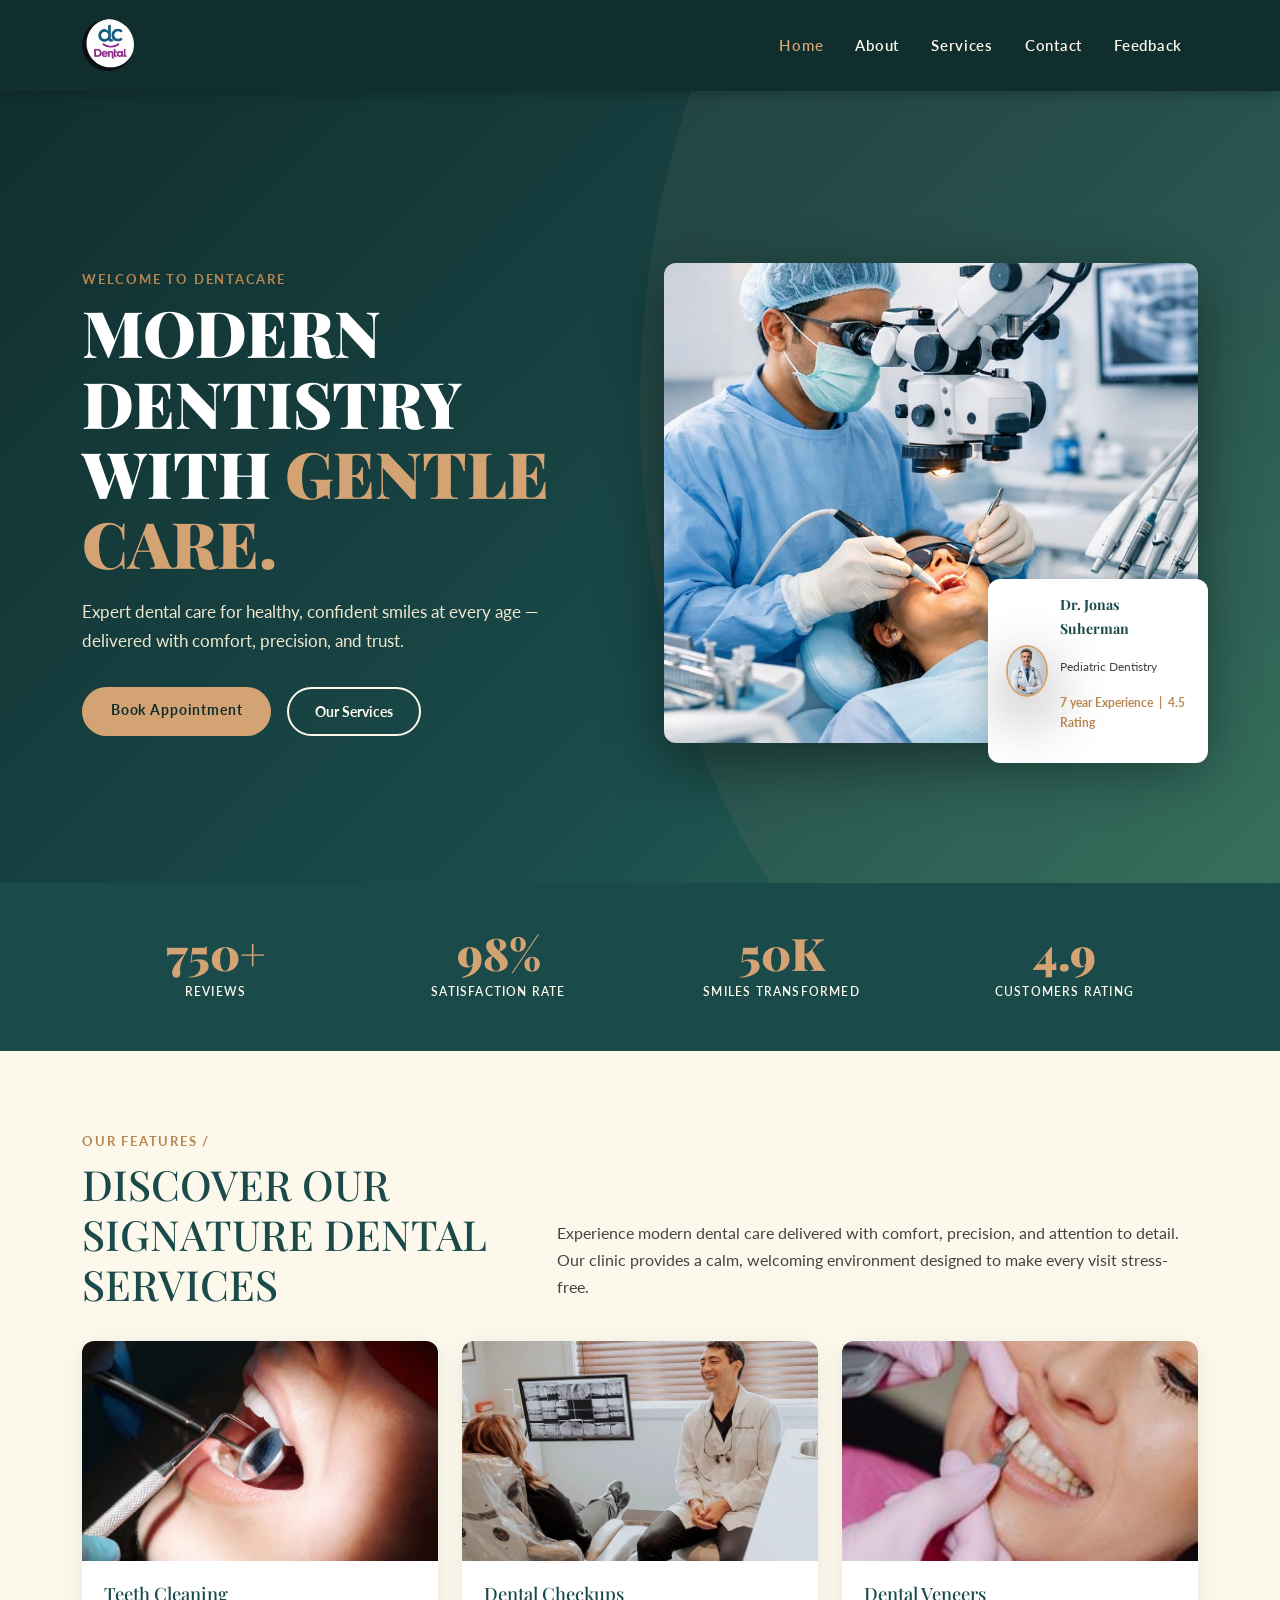
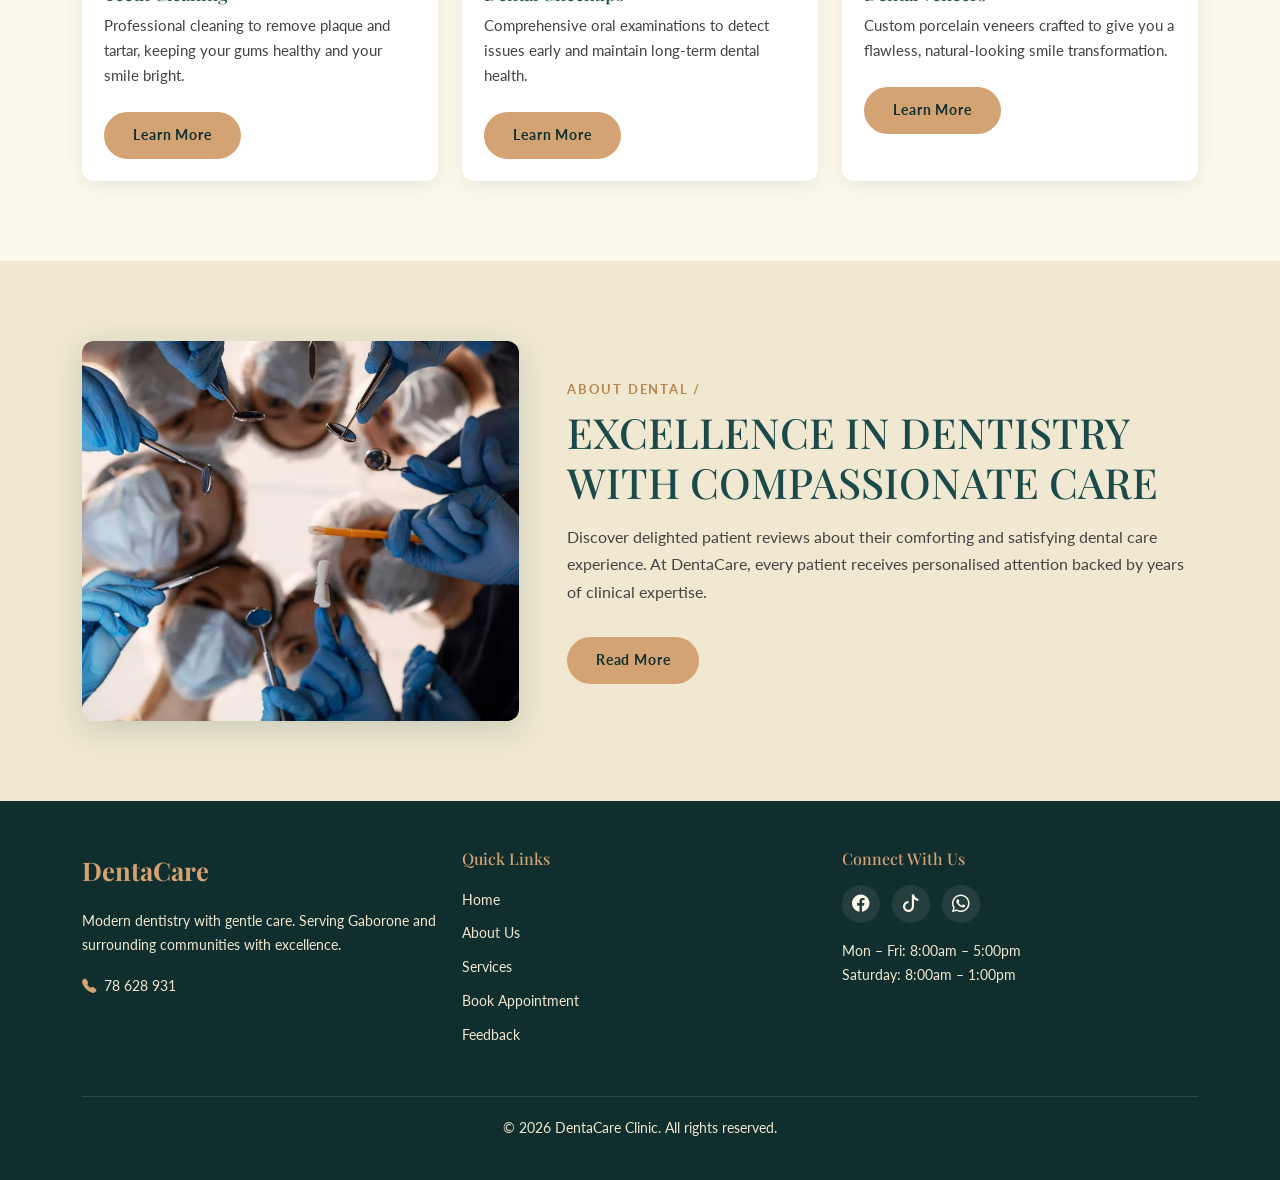
==== commit a68e14e2: "Add files via upload" ====
--- a/index.html
+++ b/index.html
@@ -16,7 +16,7 @@
 
   <nav class="navbar navbar-expand-lg" aria-label="Main navigation">
     <div class="container">
-      <a class="navbar-brand" href="index.html">Denta<span>Care</span></a>
+      <a class="navbar-brand" href="index.html"><img src="images/dc-dental-logo.png" alt="DC Dental logo" style="height:52px;width:52px;border-radius:50%;object-fit:cover;"></a>
       <button class="navbar-toggler" type="button" data-bs-toggle="collapse" data-bs-target="#mainNav" aria-controls="mainNav" aria-expanded="false" aria-label="Toggle navigation">
         <span class="navbar-toggler-icon"></span>
       </button>
--- a/style.css
+++ b/style.css
@@ -375,6 +375,17 @@
   margin-top: 1rem;
 }
 
+.alert-error-custom {
+  background: #FDE8E8;
+  border: 1.5px solid #C0392B;
+  color: #7B1A1A;
+  border-radius: 8px;
+  padding: 1rem 1.4rem;
+  font-weight: 600;
+  display: none;
+  margin-top: 1rem;
+}
+
 /* ---------- 14. FOOTER ---------- */
 footer {
   background: var(--teal-dark);
